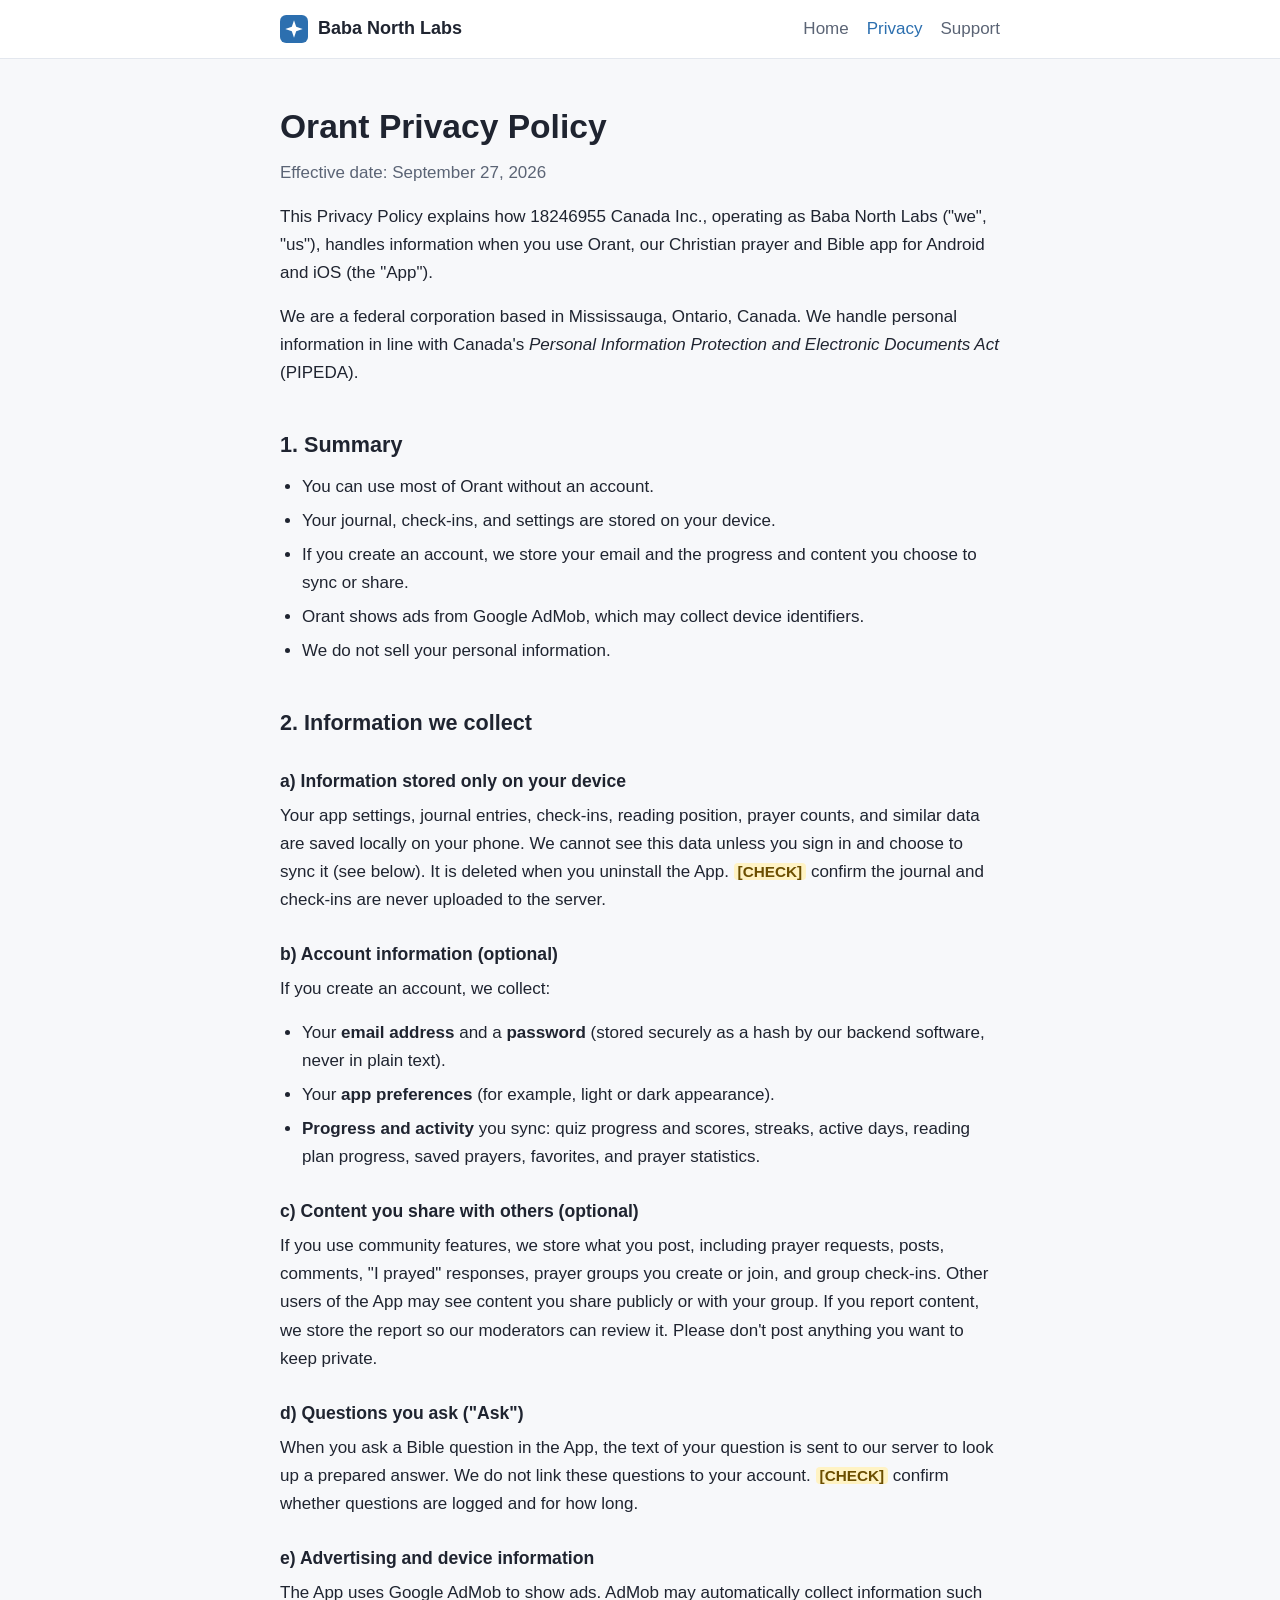
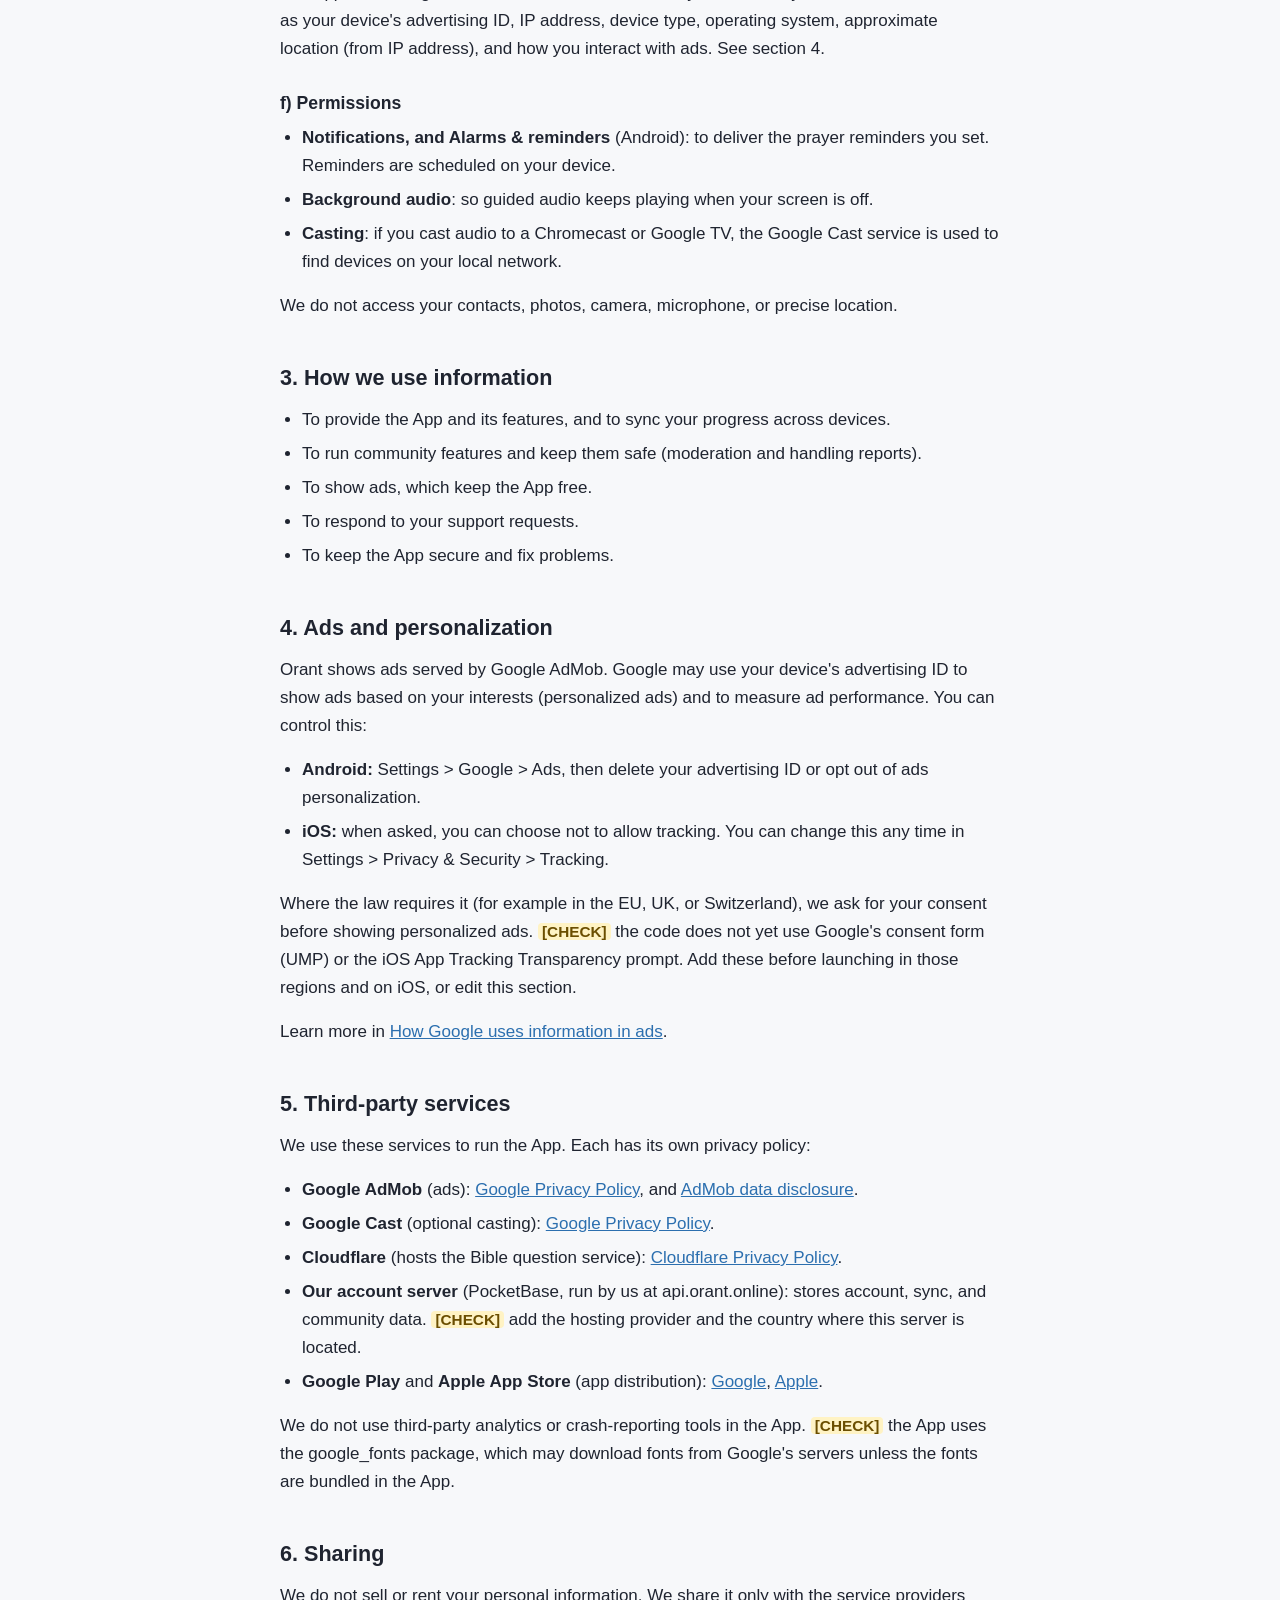
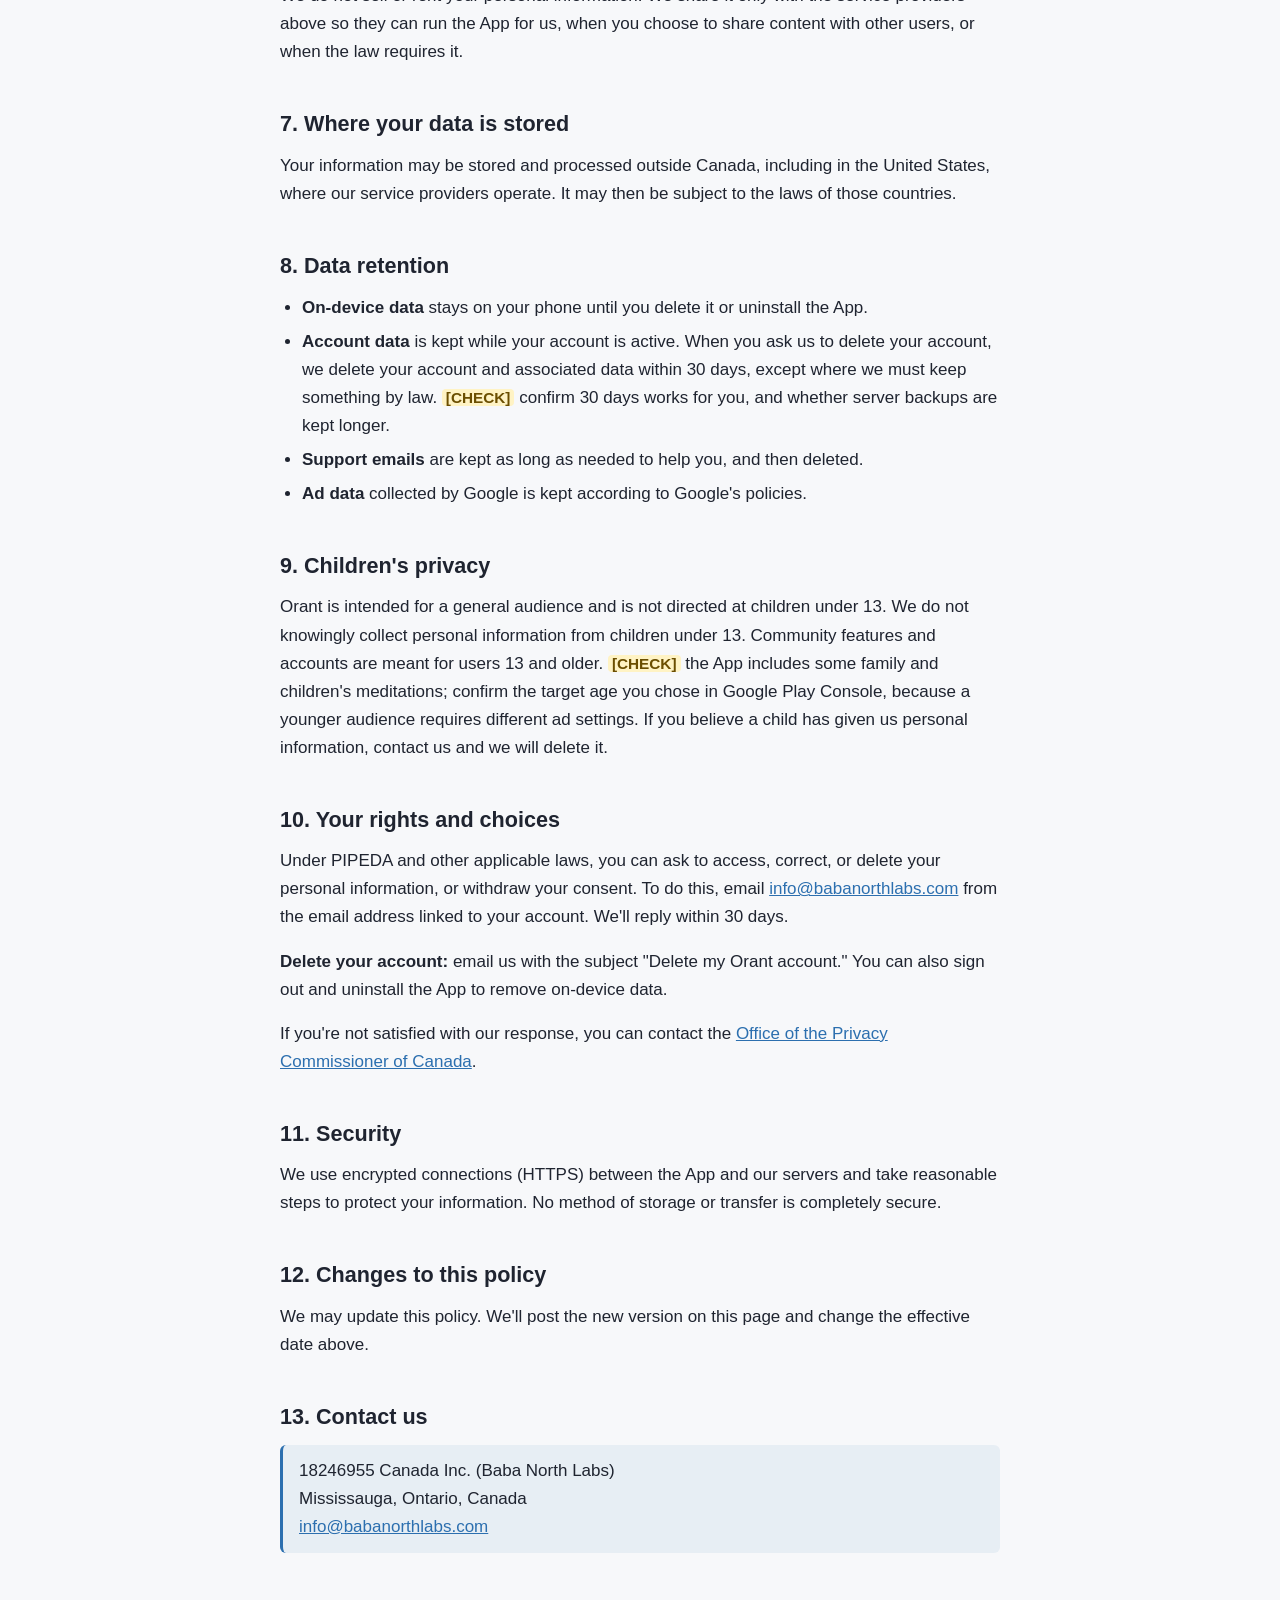
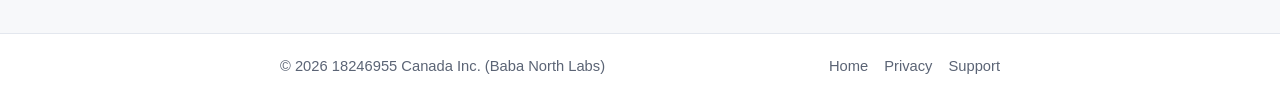
==== privacy/index.html @ 2347cf93 "Initial site for Baba North Labs Co-Authored-By: Claude Opus 5.5 <noreply@anthropic.com>" ====
<!DOCTYPE html>
<html lang="en">
<head>
  <meta charset="utf-8">
  <meta name="viewport" content="width=device-width, initial-scale=1">
  <title>Privacy Policy · Orant · Baba North Labs</title>
  <meta name="description" content="Privacy Policy for the Orant app by Baba North Labs (18246955 Canada Inc.).">
  <link rel="icon" href="/favicon.svg" type="image/svg+xml">
  <link rel="stylesheet" href="/style.css">
</head>
<body>
  <header class="site-header">
    <div class="wrap">
      <a class="brand" href="/"><img src="/favicon.svg" alt="">Baba North Labs</a>
      <nav class="nav">
        <a href="/">Home</a>
        <a href="/privacy/" aria-current="page">Privacy</a>
        <a href="/support/">Support</a>
      </nav>
    </div>
  </header>

  <main>
    <div class="wrap">
      <h1>Orant Privacy Policy</h1>
      <p class="muted">Effective date: September 27, 2026</p>

      <p>This Privacy Policy explains how 18246955 Canada Inc., operating as Baba North Labs ("we", "us"), handles information when you use Orant, our Christian prayer and Bible app for Android and iOS (the "App").</p>
      <p>We are a federal corporation based in Mississauga, Ontario, Canada. We handle personal information in line with Canada's <em>Personal Information Protection and Electronic Documents Act</em> (PIPEDA).</p>

      <h2>1. Summary</h2>
      <ul>
        <li>You can use most of Orant without an account.</li>
        <li>Your journal, check-ins, and settings are stored on your device.</li>
        <li>If you create an account, we store your email and the progress and content you choose to sync or share.</li>
        <li>Orant shows ads from Google AdMob, which may collect device identifiers.</li>
        <li>We do not sell your personal information.</li>
      </ul>

      <h2>2. Information we collect</h2>

      <h3>a) Information stored only on your device</h3>
      <p>Your app settings, journal entries, check-ins, reading position, prayer counts, and similar data are saved locally on your phone. We cannot see this data unless you sign in and choose to sync it (see below). It is deleted when you uninstall the App. <span class="check">[CHECK]</span> confirm the journal and check-ins are never uploaded to the server.</p>

      <h3>b) Account information (optional)</h3>
      <p>If you create an account, we collect:</p>
      <ul>
        <li>Your <strong>email address</strong> and a <strong>password</strong> (stored securely as a hash by our backend software, never in plain text).</li>
        <li>Your <strong>app preferences</strong> (for example, light or dark appearance).</li>
        <li><strong>Progress and activity</strong> you sync: quiz progress and scores, streaks, active days, reading plan progress, saved prayers, favorites, and prayer statistics.</li>
      </ul>

      <h3>c) Content you share with others (optional)</h3>
      <p>If you use community features, we store what you post, including prayer requests, posts, comments, "I prayed" responses, prayer groups you create or join, and group check-ins. Other users of the App may see content you share publicly or with your group. If you report content, we store the report so our moderators can review it. Please don't post anything you want to keep private.</p>

      <h3>d) Questions you ask ("Ask")</h3>
      <p>When you ask a Bible question in the App, the text of your question is sent to our server to look up a prepared answer. We do not link these questions to your account. <span class="check">[CHECK]</span> confirm whether questions are logged and for how long.</p>

      <h3>e) Advertising and device information</h3>
      <p>The App uses Google AdMob to show ads. AdMob may automatically collect information such as your device's advertising ID, IP address, device type, operating system, approximate location (from IP address), and how you interact with ads. See section 4.</p>

      <h3>f) Permissions</h3>
      <ul>
        <li><strong>Notifications, and Alarms &amp; reminders</strong> (Android): to deliver the prayer reminders you set. Reminders are scheduled on your device.</li>
        <li><strong>Background audio</strong>: so guided audio keeps playing when your screen is off.</li>
        <li><strong>Casting</strong>: if you cast audio to a Chromecast or Google TV, the Google Cast service is used to find devices on your local network.</li>
      </ul>
      <p>We do not access your contacts, photos, camera, microphone, or precise location.</p>

      <h2>3. How we use information</h2>
      <ul>
        <li>To provide the App and its features, and to sync your progress across devices.</li>
        <li>To run community features and keep them safe (moderation and handling reports).</li>
        <li>To show ads, which keep the App free.</li>
        <li>To respond to your support requests.</li>
        <li>To keep the App secure and fix problems.</li>
      </ul>

      <h2>4. Ads and personalization</h2>
      <p>Orant shows ads served by Google AdMob. Google may use your device's advertising ID to show ads based on your interests (personalized ads) and to measure ad performance. You can control this:</p>
      <ul>
        <li><strong>Android:</strong> Settings &gt; Google &gt; Ads, then delete your advertising ID or opt out of ads personalization.</li>
        <li><strong>iOS:</strong> when asked, you can choose not to allow tracking. You can change this any time in Settings &gt; Privacy &amp; Security &gt; Tracking.</li>
      </ul>
      <p>Where the law requires it (for example in the EU, UK, or Switzerland), we ask for your consent before showing personalized ads. <span class="check">[CHECK]</span> the code does not yet use Google's consent form (UMP) or the iOS App Tracking Transparency prompt. Add these before launching in those regions and on iOS, or edit this section.</p>
      <p>Learn more in <a href="https://policies.google.com/technologies/ads">How Google uses information in ads</a>.</p>

      <h2>5. Third-party services</h2>
      <p>We use these services to run the App. Each has its own privacy policy:</p>
      <ul>
        <li><strong>Google AdMob</strong> (ads): <a href="https://policies.google.com/privacy">Google Privacy Policy</a>, and <a href="https://support.google.com/admob/answer/6128543">AdMob data disclosure</a>.</li>
        <li><strong>Google Cast</strong> (optional casting): <a href="https://policies.google.com/privacy">Google Privacy Policy</a>.</li>
        <li><strong>Cloudflare</strong> (hosts the Bible question service): <a href="https://www.cloudflare.com/privacypolicy/">Cloudflare Privacy Policy</a>.</li>
        <li><strong>Our account server</strong> (PocketBase, run by us at api.orant.online): stores account, sync, and community data. <span class="check">[CHECK]</span> add the hosting provider and the country where this server is located.</li>
        <li><strong>Google Play</strong> and <strong>Apple App Store</strong> (app distribution): <a href="https://policies.google.com/privacy">Google</a>, <a href="https://www.apple.com/legal/privacy/">Apple</a>.</li>
      </ul>
      <p>We do not use third-party analytics or crash-reporting tools in the App. <span class="check">[CHECK]</span> the App uses the google_fonts package, which may download fonts from Google's servers unless the fonts are bundled in the App.</p>

      <h2>6. Sharing</h2>
      <p>We do not sell or rent your personal information. We share it only with the service providers above so they can run the App for us, when you choose to share content with other users, or when the law requires it.</p>

      <h2>7. Where your data is stored</h2>
      <p>Your information may be stored and processed outside Canada, including in the United States, where our service providers operate. It may then be subject to the laws of those countries.</p>

      <h2>8. Data retention</h2>
      <ul>
        <li><strong>On-device data</strong> stays on your phone until you delete it or uninstall the App.</li>
        <li><strong>Account data</strong> is kept while your account is active. When you ask us to delete your account, we delete your account and associated data within 30 days, except where we must keep something by law. <span class="check">[CHECK]</span> confirm 30 days works for you, and whether server backups are kept longer.</li>
        <li><strong>Support emails</strong> are kept as long as needed to help you, and then deleted.</li>
        <li><strong>Ad data</strong> collected by Google is kept according to Google's policies.</li>
      </ul>

      <h2>9. Children's privacy</h2>
      <p>Orant is intended for a general audience and is not directed at children under 13. We do not knowingly collect personal information from children under 13. Community features and accounts are meant for users 13 and older. <span class="check">[CHECK]</span> the App includes some family and children's meditations; confirm the target age you chose in Google Play Console, because a younger audience requires different ad settings. If you believe a child has given us personal information, contact us and we will delete it.</p>

      <h2>10. Your rights and choices</h2>
      <p>Under PIPEDA and other applicable laws, you can ask to access, correct, or delete your personal information, or withdraw your consent. To do this, email <a href="mailto:info@babanorthlabs.com?subject=Privacy%20request">info@babanorthlabs.com</a> from the email address linked to your account. We'll reply within 30 days.</p>
      <p><strong>Delete your account:</strong> email us with the subject "Delete my Orant account." You can also sign out and uninstall the App to remove on-device data.</p>
      <p>If you're not satisfied with our response, you can contact the <a href="https://www.priv.gc.ca/">Office of the Privacy Commissioner of Canada</a>.</p>

      <h2>11. Security</h2>
      <p>We use encrypted connections (HTTPS) between the App and our servers and take reasonable steps to protect your information. No method of storage or transfer is completely secure.</p>

      <h2>12. Changes to this policy</h2>
      <p>We may update this policy. We'll post the new version on this page and change the effective date above.</p>

      <h2>13. Contact us</h2>
      <p class="note">
        18246955 Canada Inc. (Baba North Labs)<br>
        Mississauga, Ontario, Canada<br>
        <a href="mailto:info@babanorthlabs.com">info@babanorthlabs.com</a>
      </p>
    </div>
  </main>

  <footer class="site-footer">
    <div class="wrap">
      <span>© 2026 18246955 Canada Inc. (Baba North Labs)</span>
      <nav><a href="/">Home</a><a href="/privacy/">Privacy</a><a href="/support/">Support</a></nav>
    </div>
  </footer>
</body>
</html>
---- style.css ----
:root {
  --bg: #f7f8fa;
  --surface: #ffffff;
  --text: #1f2430;
  --muted: #5b6475;
  --accent: #2c6faf;
  --accent-dark: #1f5389;
  --border: #e3e7ee;
  --radius: 14px;
}

@media (prefers-color-scheme: dark) {
  :root {
    --bg: #15181e;
    --surface: #1e2228;
    --text: #e8ebf0;
    --muted: #a3acbb;
    --accent: #6ea8e0;
    --accent-dark: #8dbbe8;
    --border: #2d333c;
  }
}

* { box-sizing: border-box; }

html { -webkit-text-size-adjust: 100%; }

body {
  margin: 0;
  background: var(--bg);
  color: var(--text);
  font-family: -apple-system, BlinkMacSystemFont, "Segoe UI", Roboto, "Helvetica Neue", Arial, sans-serif;
  font-size: 17px;
  line-height: 1.65;
  display: flex;
  flex-direction: column;
  min-height: 100vh;
}

a { color: var(--accent); }
a:hover { color: var(--accent-dark); }

.wrap {
  width: 100%;
  max-width: 760px;
  margin: 0 auto;
  padding: 0 20px;
}

/* Header */
.site-header {
  background: var(--surface);
  border-bottom: 1px solid var(--border);
}
.site-header .wrap {
  display: flex;
  align-items: center;
  justify-content: space-between;
  gap: 16px;
  padding-top: 14px;
  padding-bottom: 14px;
  flex-wrap: wrap;
}
.brand {
  display: flex;
  align-items: center;
  gap: 10px;
  font-weight: 700;
  color: var(--text);
  text-decoration: none;
  font-size: 18px;
}
.brand img { width: 28px; height: 28px; }
.nav { display: flex; gap: 18px; }
.nav a {
  color: var(--muted);
  text-decoration: none;
  font-weight: 500;
}
.nav a:hover, .nav a[aria-current="page"] { color: var(--accent); }

/* Main */
main { flex: 1; padding: 48px 0 64px; }

h1 { font-size: 2.1rem; line-height: 1.2; margin: 0 0 12px; }
h2 { font-size: 1.35rem; margin: 40px 0 10px; }
h3 { font-size: 1.1rem; margin: 26px 0 6px; }
p, ul { margin: 0 0 16px; }
ul { padding-left: 22px; }
li { margin-bottom: 6px; }

.lead { font-size: 1.1rem; color: var(--muted); }
.muted { color: var(--muted); }

.card {
  background: var(--surface);
  border: 1px solid var(--border);
  border-radius: var(--radius);
  padding: 28px;
  margin-top: 32px;
}
.card h2 { margin-top: 0; }

.buttons { display: flex; gap: 12px; flex-wrap: wrap; margin-top: 20px; }
.btn {
  display: inline-flex;
  align-items: center;
  gap: 8px;
  padding: 12px 20px;
  border-radius: 10px;
  font-weight: 600;
  text-decoration: none;
  border: 1px solid transparent;
}
.btn-primary { background: var(--accent); color: #fff; }
.btn-primary:hover { background: var(--accent-dark); color: #fff; }
.btn-disabled {
  background: transparent;
  color: var(--muted);
  border-color: var(--border);
  cursor: default;
}

.note {
  background: rgba(44, 111, 175, 0.08);
  border-left: 3px solid var(--accent);
  padding: 12px 16px;
  border-radius: 6px;
}

.check {
  background: #fff3c4;
  color: #6b4e00;
  padding: 0 4px;
  border-radius: 4px;
  font-weight: 600;
  font-size: 0.9em;
}

details {
  border-bottom: 1px solid var(--border);
  padding: 14px 0;
}
summary { cursor: pointer; font-weight: 600; }
details p { margin: 10px 0 0; }

/* Footer */
.site-footer {
  border-top: 1px solid var(--border);
  background: var(--surface);
  font-size: 0.92rem;
  color: var(--muted);
}
.site-footer .wrap {
  display: flex;
  justify-content: space-between;
  flex-wrap: wrap;
  gap: 12px;
  padding-top: 20px;
  padding-bottom: 20px;
}
.site-footer nav { display: flex; gap: 16px; }
.site-footer a { color: var(--muted); text-decoration: none; }
.site-footer a:hover { color: var(--accent); }

@media (max-width: 560px) {
  body { font-size: 16px; }
  h1 { font-size: 1.7rem; }
  main { padding: 32px 0 48px; }
  .card { padding: 20px; }
}
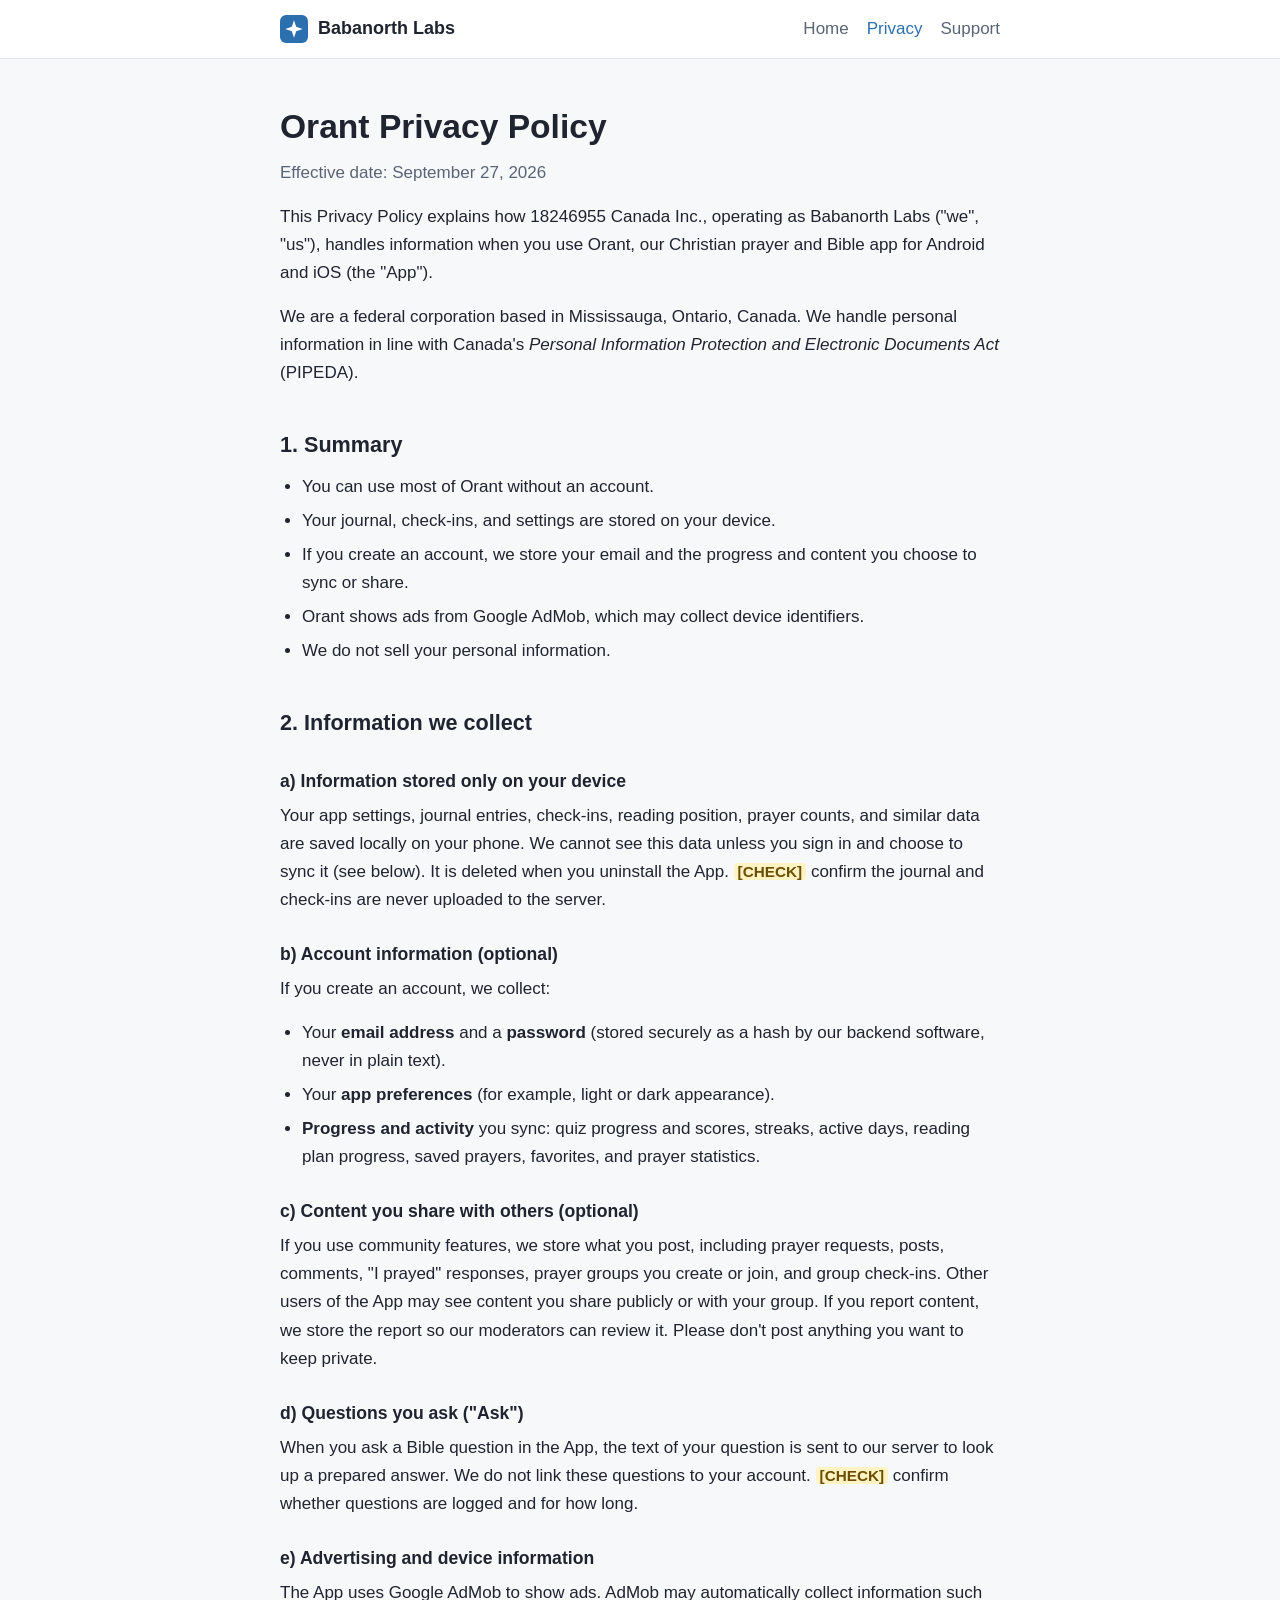
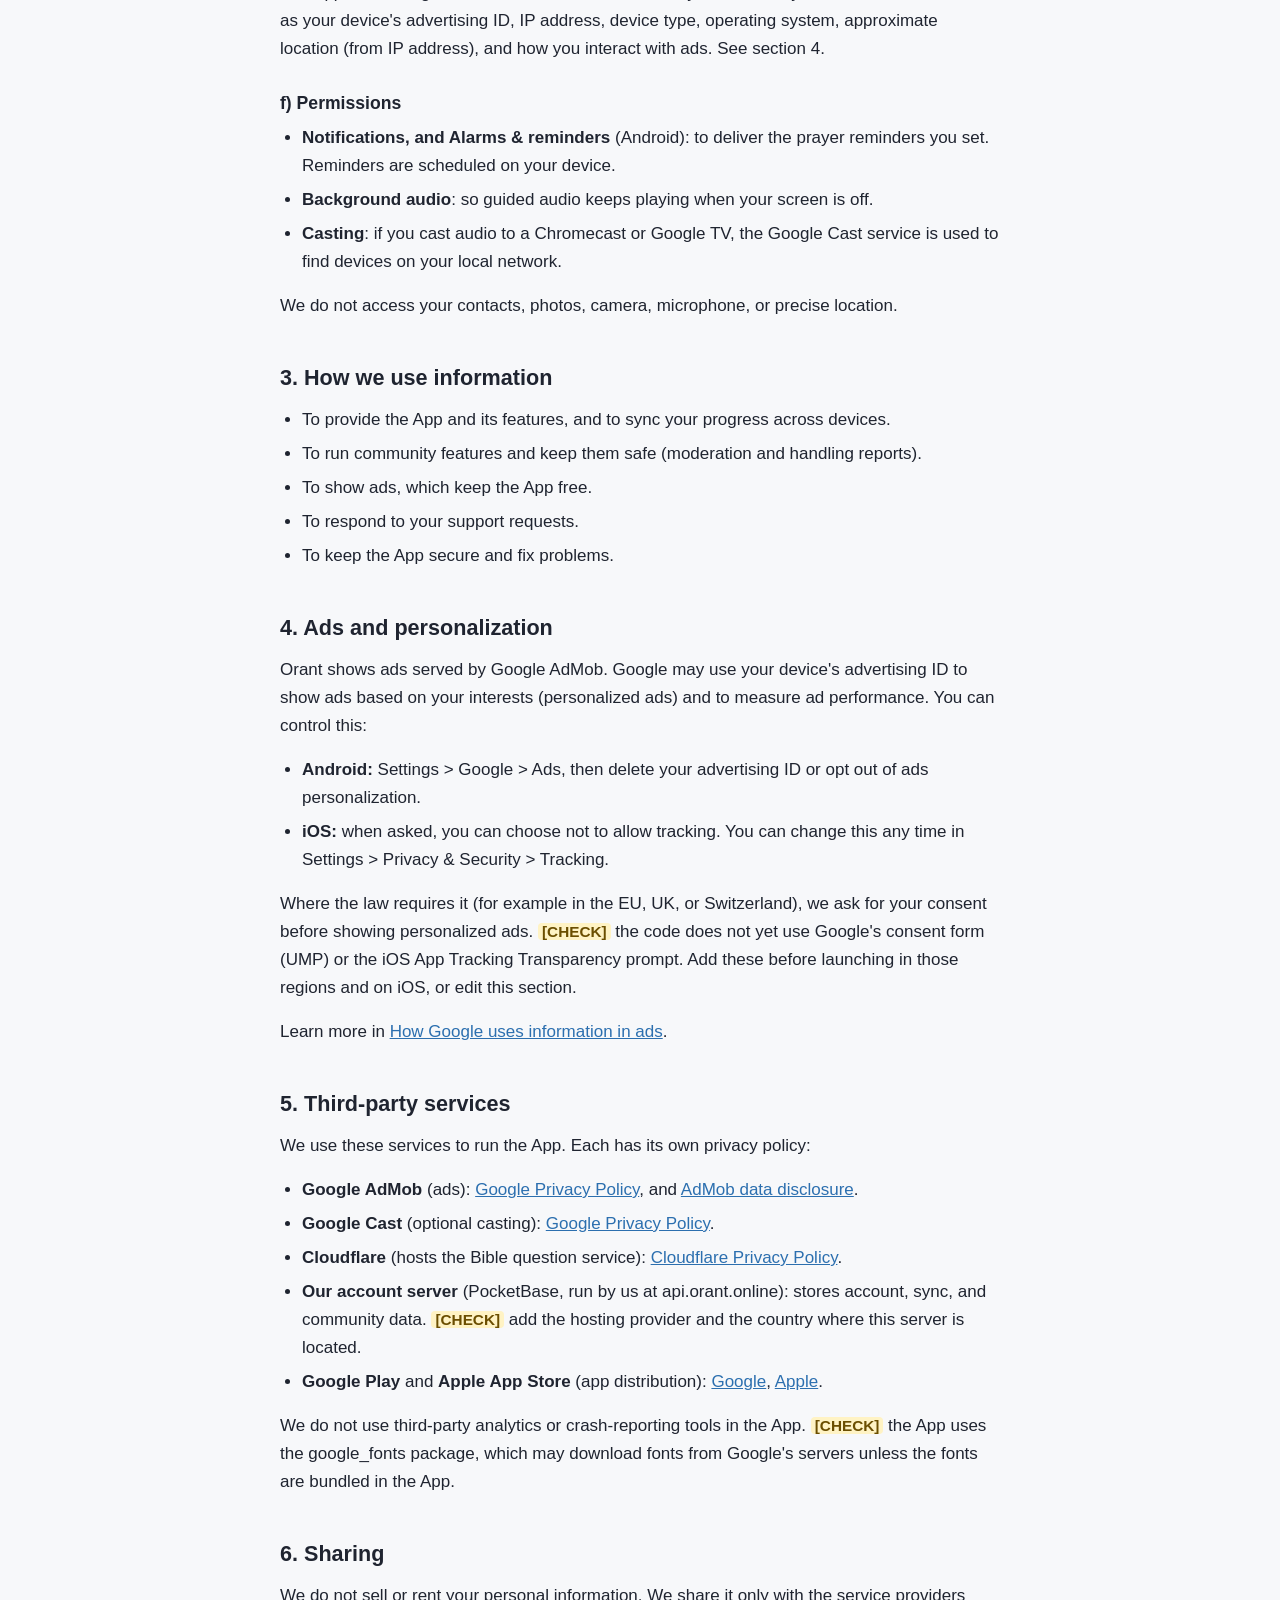
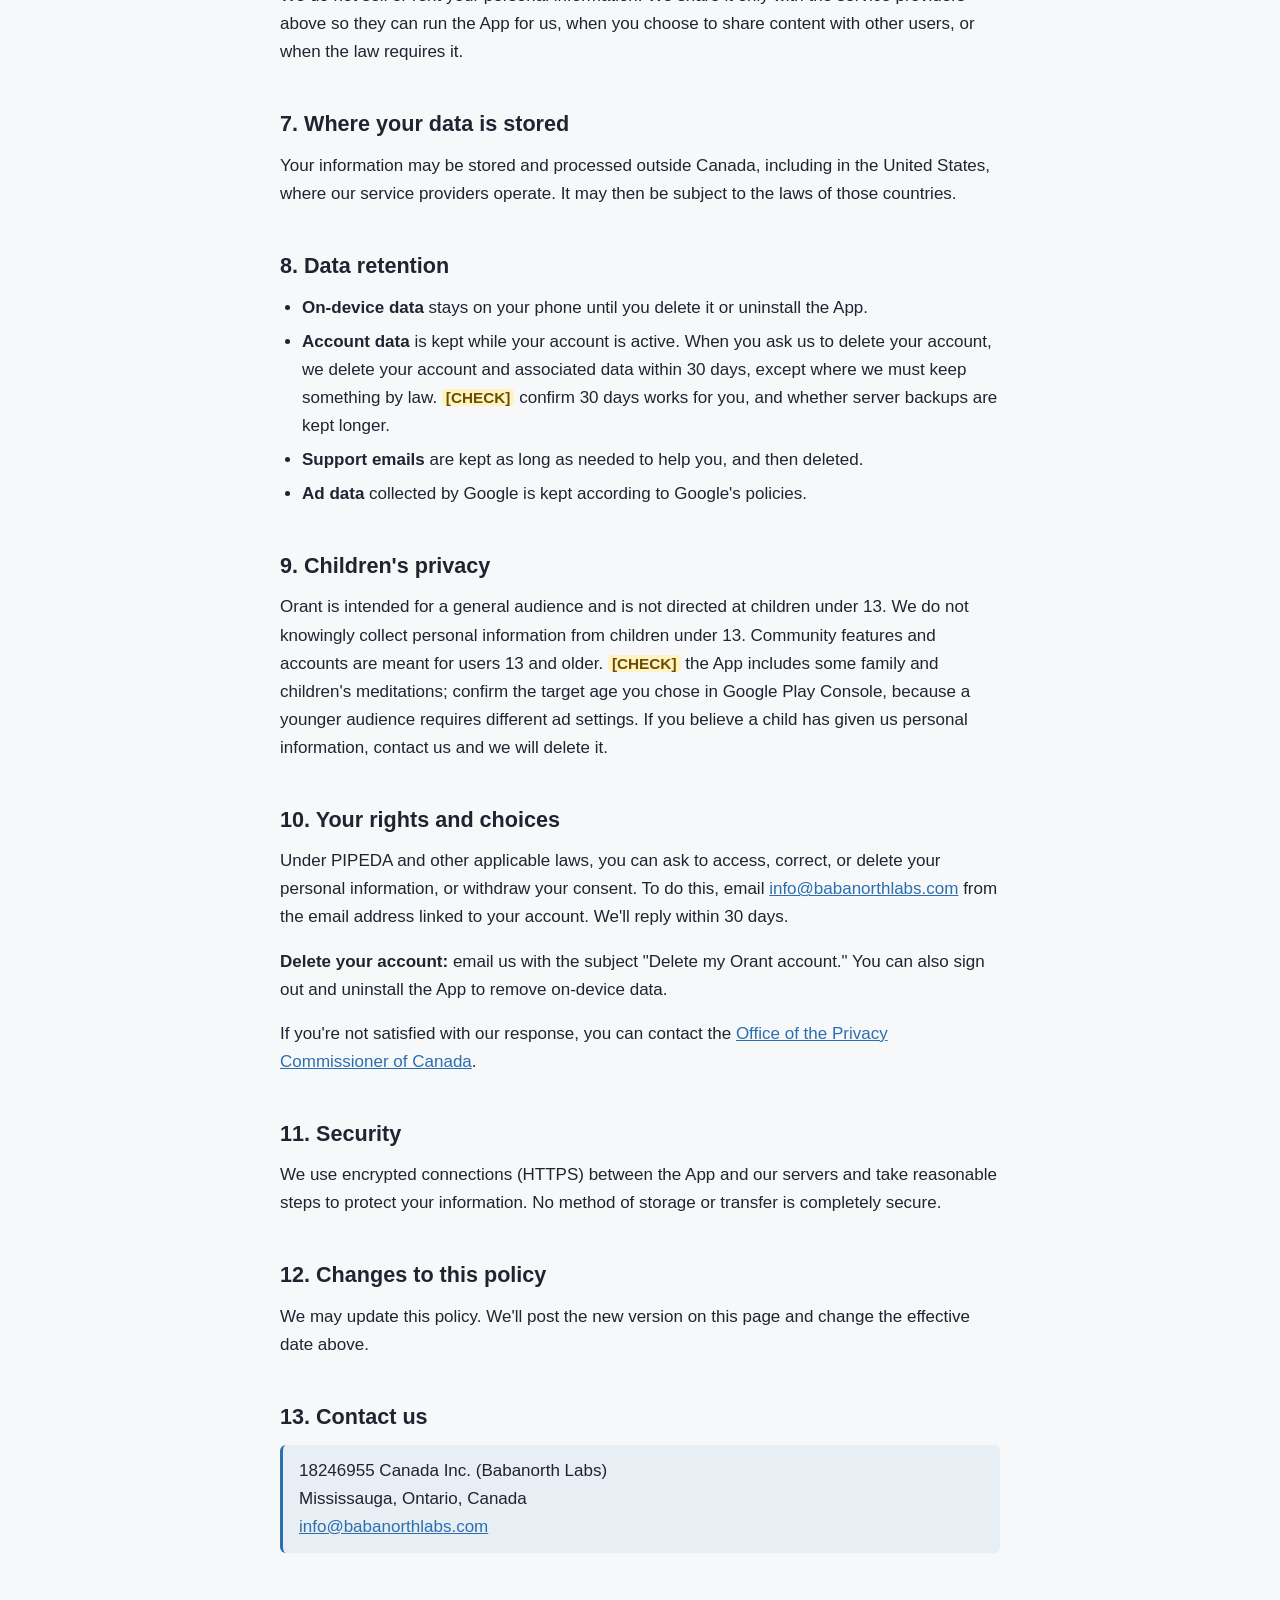
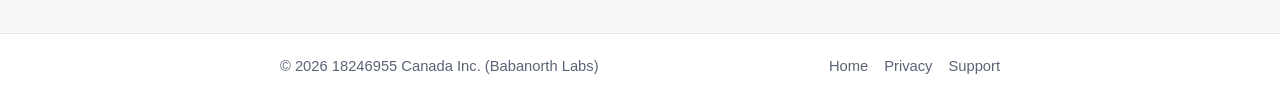
==== commit 7c5f1808: "Use Babanorth Labs name; link to orant.online Co-Authored-By: Claude Opus 5.5 <noreply@anthropic.com" ====
--- a/privacy/index.html
+++ b/privacy/index.html
@@ -3,15 +3,15 @@
 <head>
   <meta charset="utf-8">
   <meta name="viewport" content="width=device-width, initial-scale=1">
-  <title>Privacy Policy · Orant · Baba North Labs</title>
-  <meta name="description" content="Privacy Policy for the Orant app by Baba North Labs (18246955 Canada Inc.).">
+  <title>Privacy Policy · Orant · Babanorth Labs</title>
+  <meta name="description" content="Privacy Policy for the Orant app by Babanorth Labs (18246955 Canada Inc.).">
   <link rel="icon" href="/favicon.svg" type="image/svg+xml">
   <link rel="stylesheet" href="/style.css">
 </head>
 <body>
   <header class="site-header">
     <div class="wrap">
-      <a class="brand" href="/"><img src="/favicon.svg" alt="">Baba North Labs</a>
+      <a class="brand" href="/"><img src="/favicon.svg" alt="">Babanorth Labs</a>
       <nav class="nav">
         <a href="/">Home</a>
         <a href="/privacy/" aria-current="page">Privacy</a>
@@ -25,7 +25,7 @@
       <h1>Orant Privacy Policy</h1>
       <p class="muted">Effective date: September 27, 2026</p>
 
-      <p>This Privacy Policy explains how 18246955 Canada Inc., operating as Baba North Labs ("we", "us"), handles information when you use Orant, our Christian prayer and Bible app for Android and iOS (the "App").</p>
+      <p>This Privacy Policy explains how 18246955 Canada Inc., operating as Babanorth Labs ("we", "us"), handles information when you use Orant, our Christian prayer and Bible app for Android and iOS (the "App").</p>
       <p>We are a federal corporation based in Mississauga, Ontario, Canada. We handle personal information in line with Canada's <em>Personal Information Protection and Electronic Documents Act</em> (PIPEDA).</p>
 
       <h2>1. Summary</h2>
@@ -126,7 +126,7 @@
 
       <h2>13. Contact us</h2>
       <p class="note">
-        18246955 Canada Inc. (Baba North Labs)<br>
+        18246955 Canada Inc. (Babanorth Labs)<br>
         Mississauga, Ontario, Canada<br>
         <a href="mailto:info@babanorthlabs.com">info@babanorthlabs.com</a>
       </p>
@@ -135,7 +135,7 @@
 
   <footer class="site-footer">
     <div class="wrap">
-      <span>© 2026 18246955 Canada Inc. (Baba North Labs)</span>
+      <span>© 2026 18246955 Canada Inc. (Babanorth Labs)</span>
       <nav><a href="/">Home</a><a href="/privacy/">Privacy</a><a href="/support/">Support</a></nav>
     </div>
   </footer>
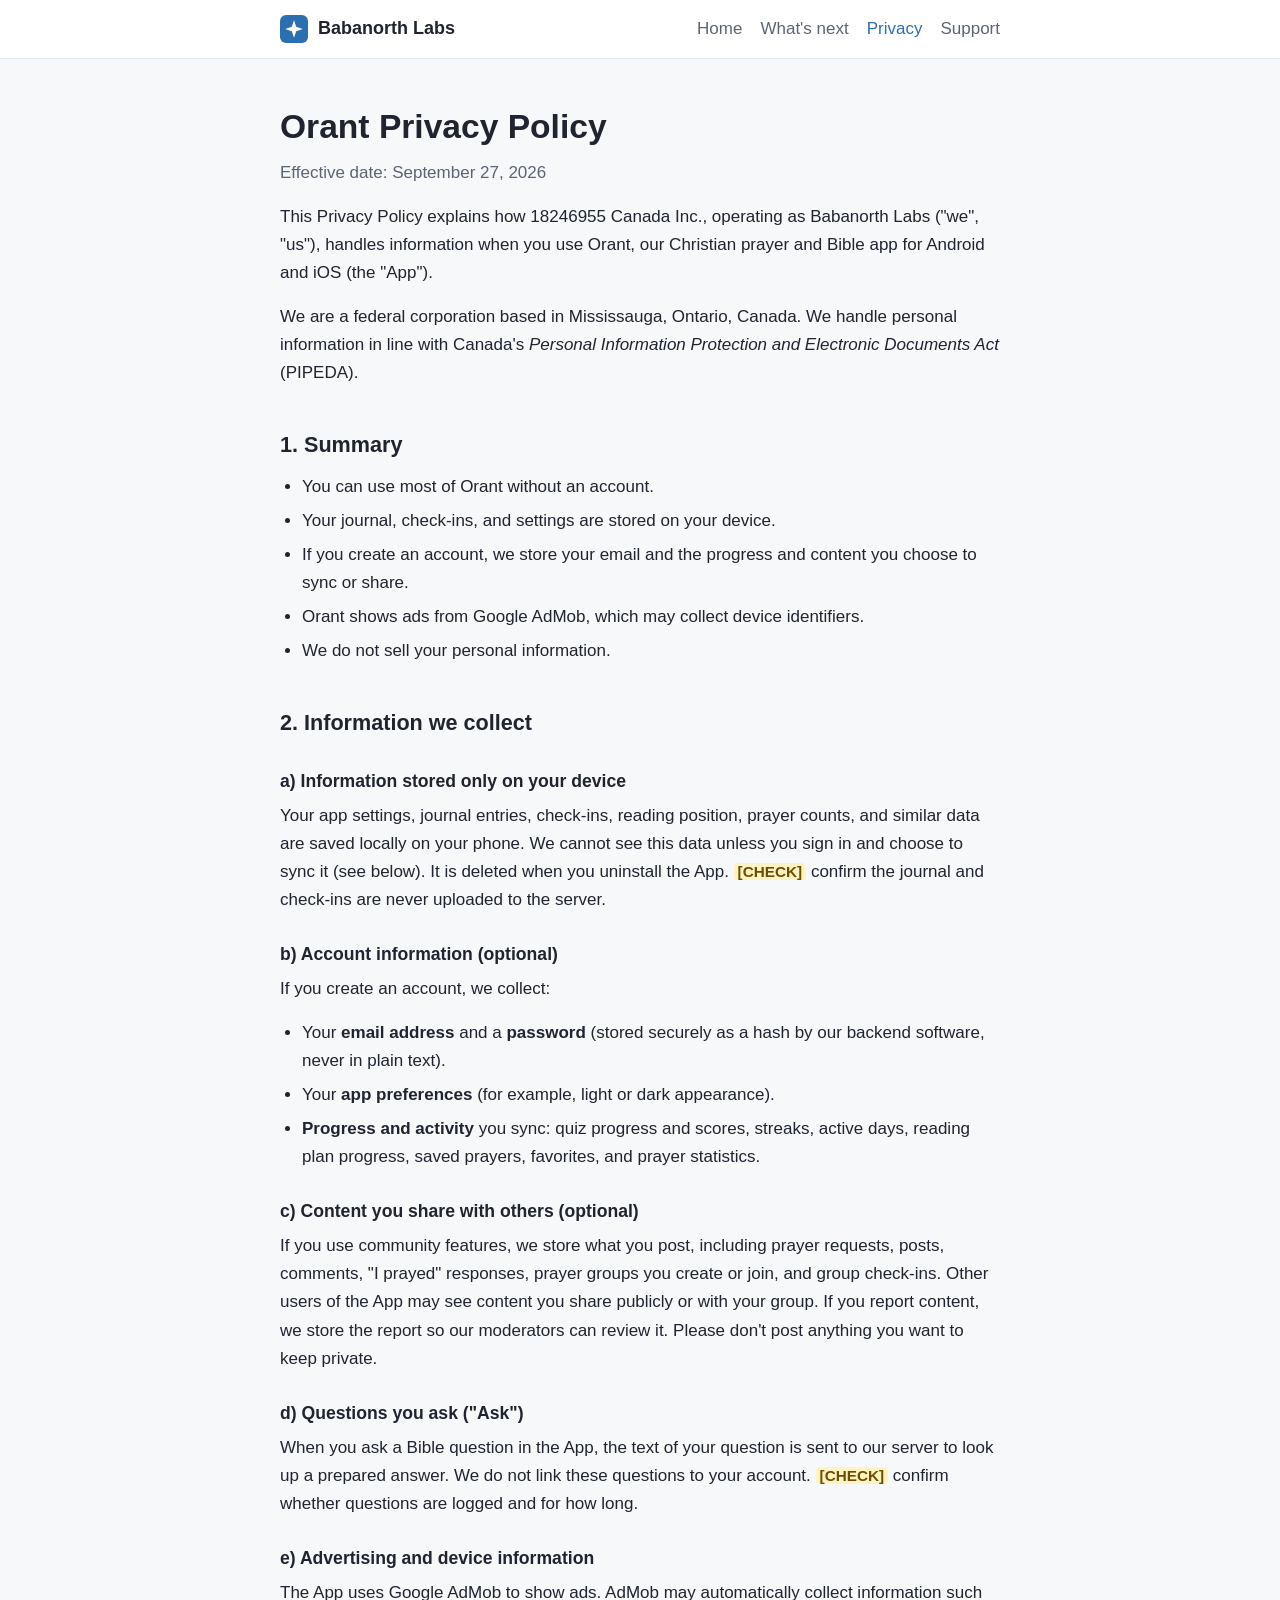
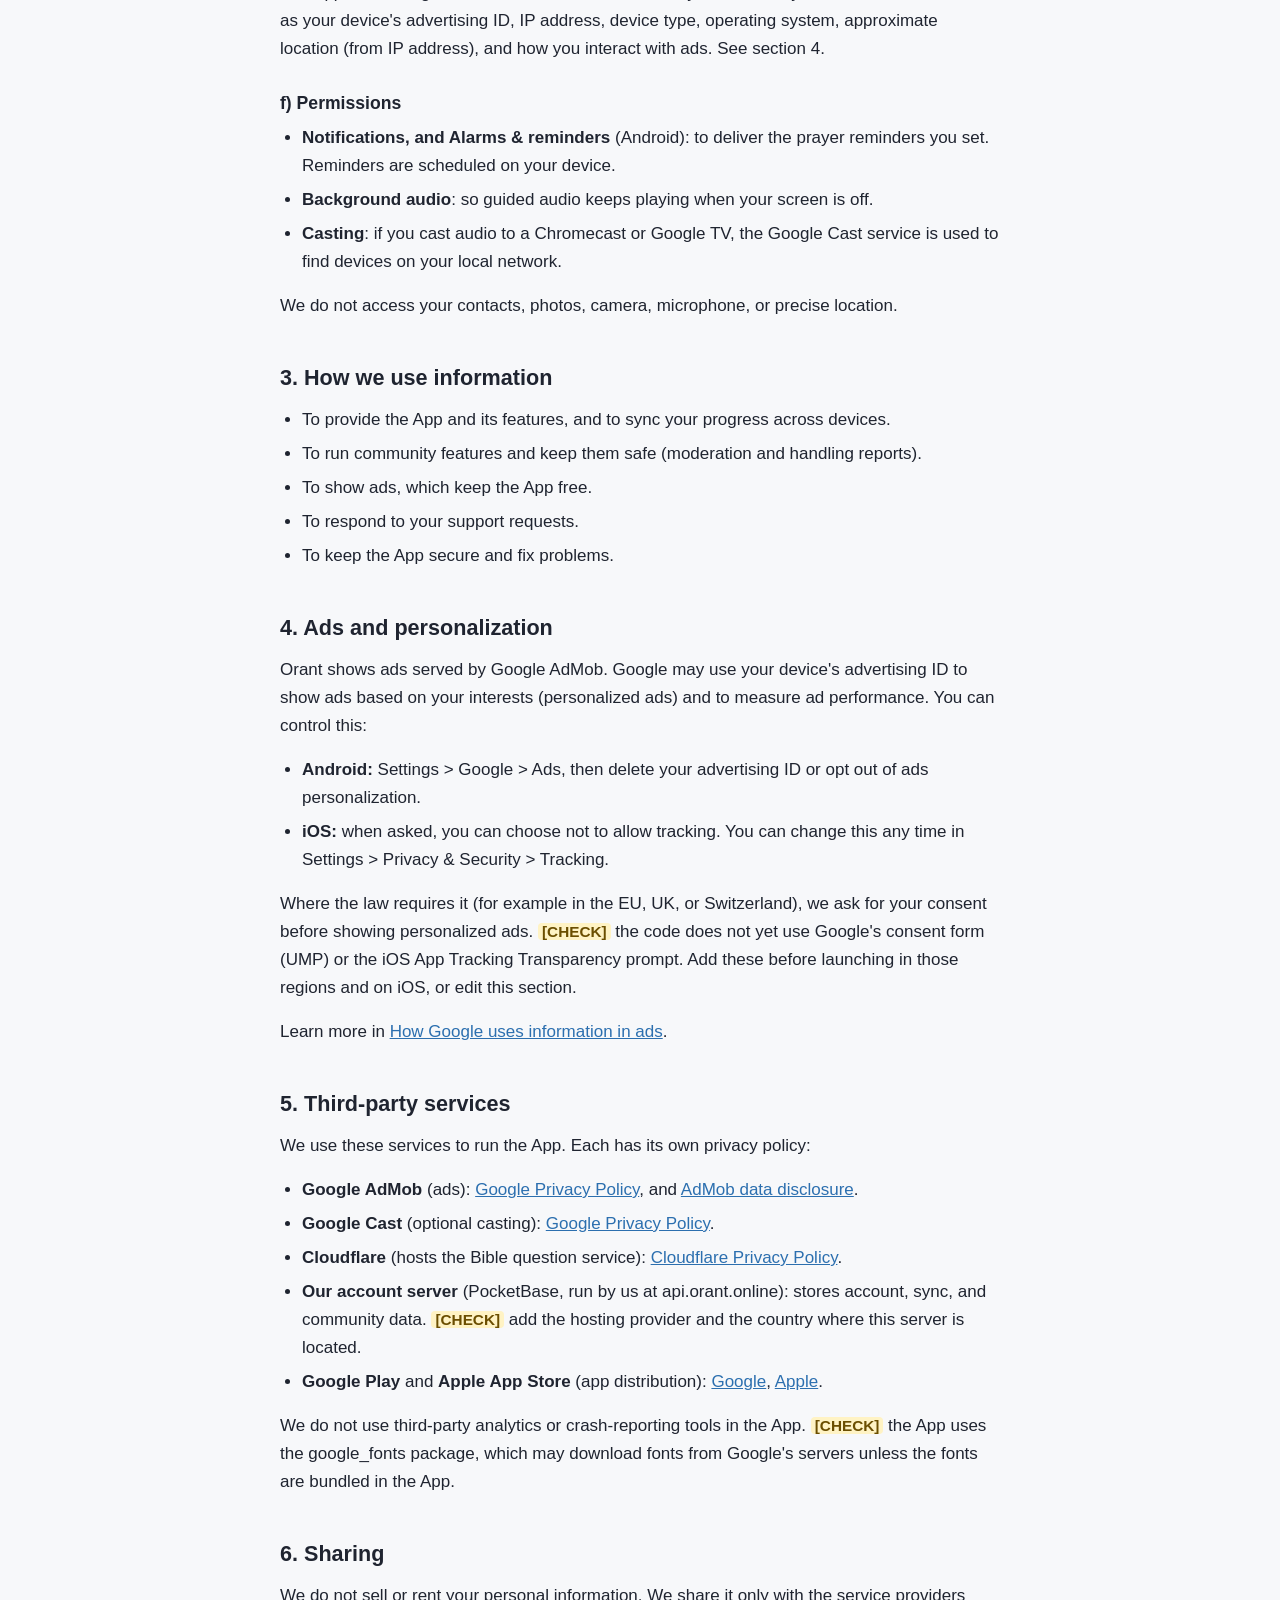
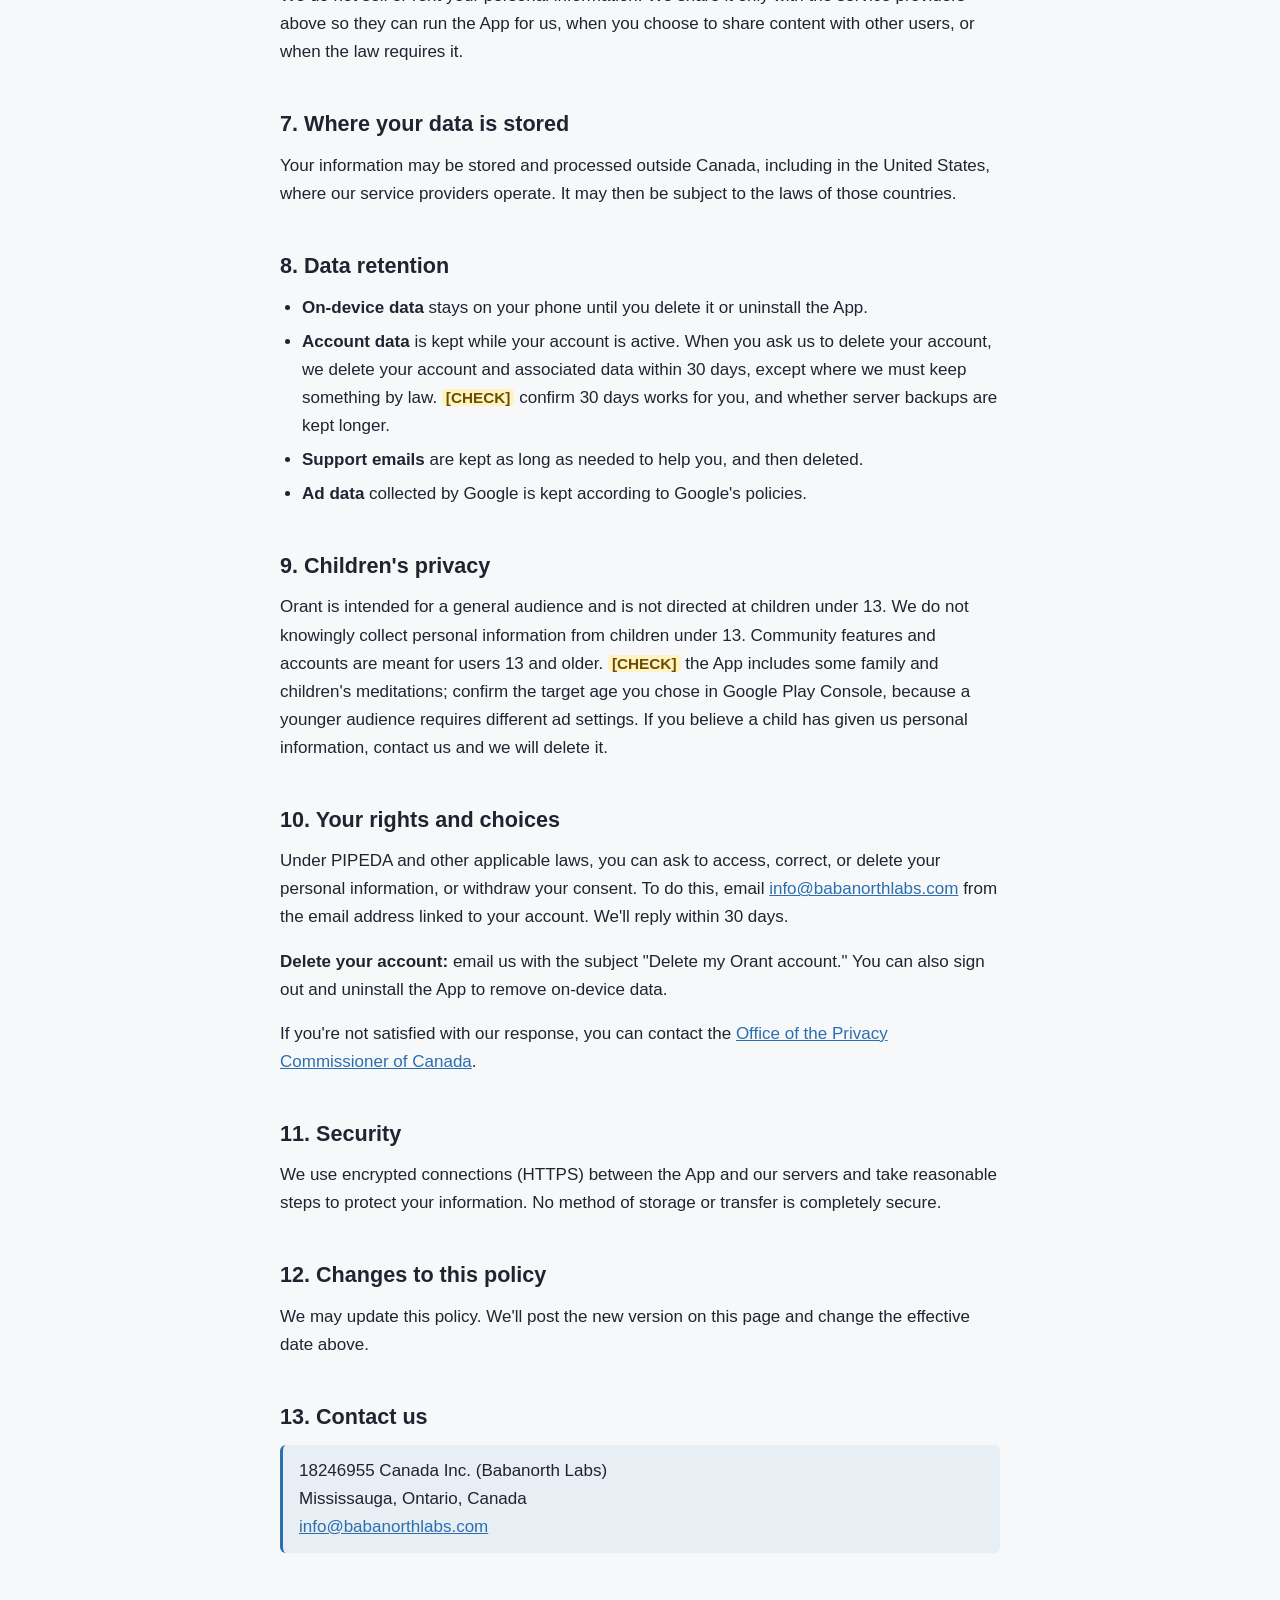
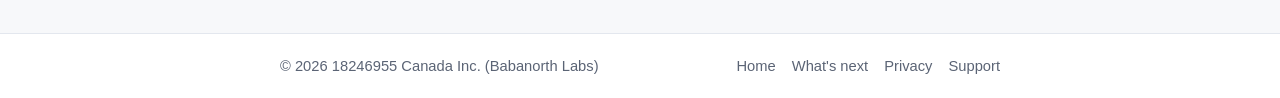
==== commit f40bda51: "Add What's next page and nav links Co-Authored-By: Claude Opus 5.5 <noreply@anthropic.com>" ====
--- a/privacy/index.html
+++ b/privacy/index.html
@@ -14,6 +14,7 @@
       <a class="brand" href="/"><img src="/favicon.svg" alt="">Babanorth Labs</a>
       <nav class="nav">
         <a href="/">Home</a>
+        <a href="/whats-next/">What's next</a>
         <a href="/privacy/" aria-current="page">Privacy</a>
         <a href="/support/">Support</a>
       </nav>
@@ -136,7 +137,7 @@
   <footer class="site-footer">
     <div class="wrap">
       <span>© 2026 18246955 Canada Inc. (Babanorth Labs)</span>
-      <nav><a href="/">Home</a><a href="/privacy/">Privacy</a><a href="/support/">Support</a></nav>
+      <nav><a href="/">Home</a><a href="/whats-next/">What's next</a><a href="/privacy/">Privacy</a><a href="/support/">Support</a></nav>
     </div>
   </footer>
 </body>
--- a/style.css
+++ b/style.css
@@ -169,3 +169,7 @@
   main { padding: 32px 0 48px; }
   .card { padding: 20px; }
 }
+
+@media (max-width: 480px) {
+  .nav { gap: 12px; font-size: 0.95rem; }
+}
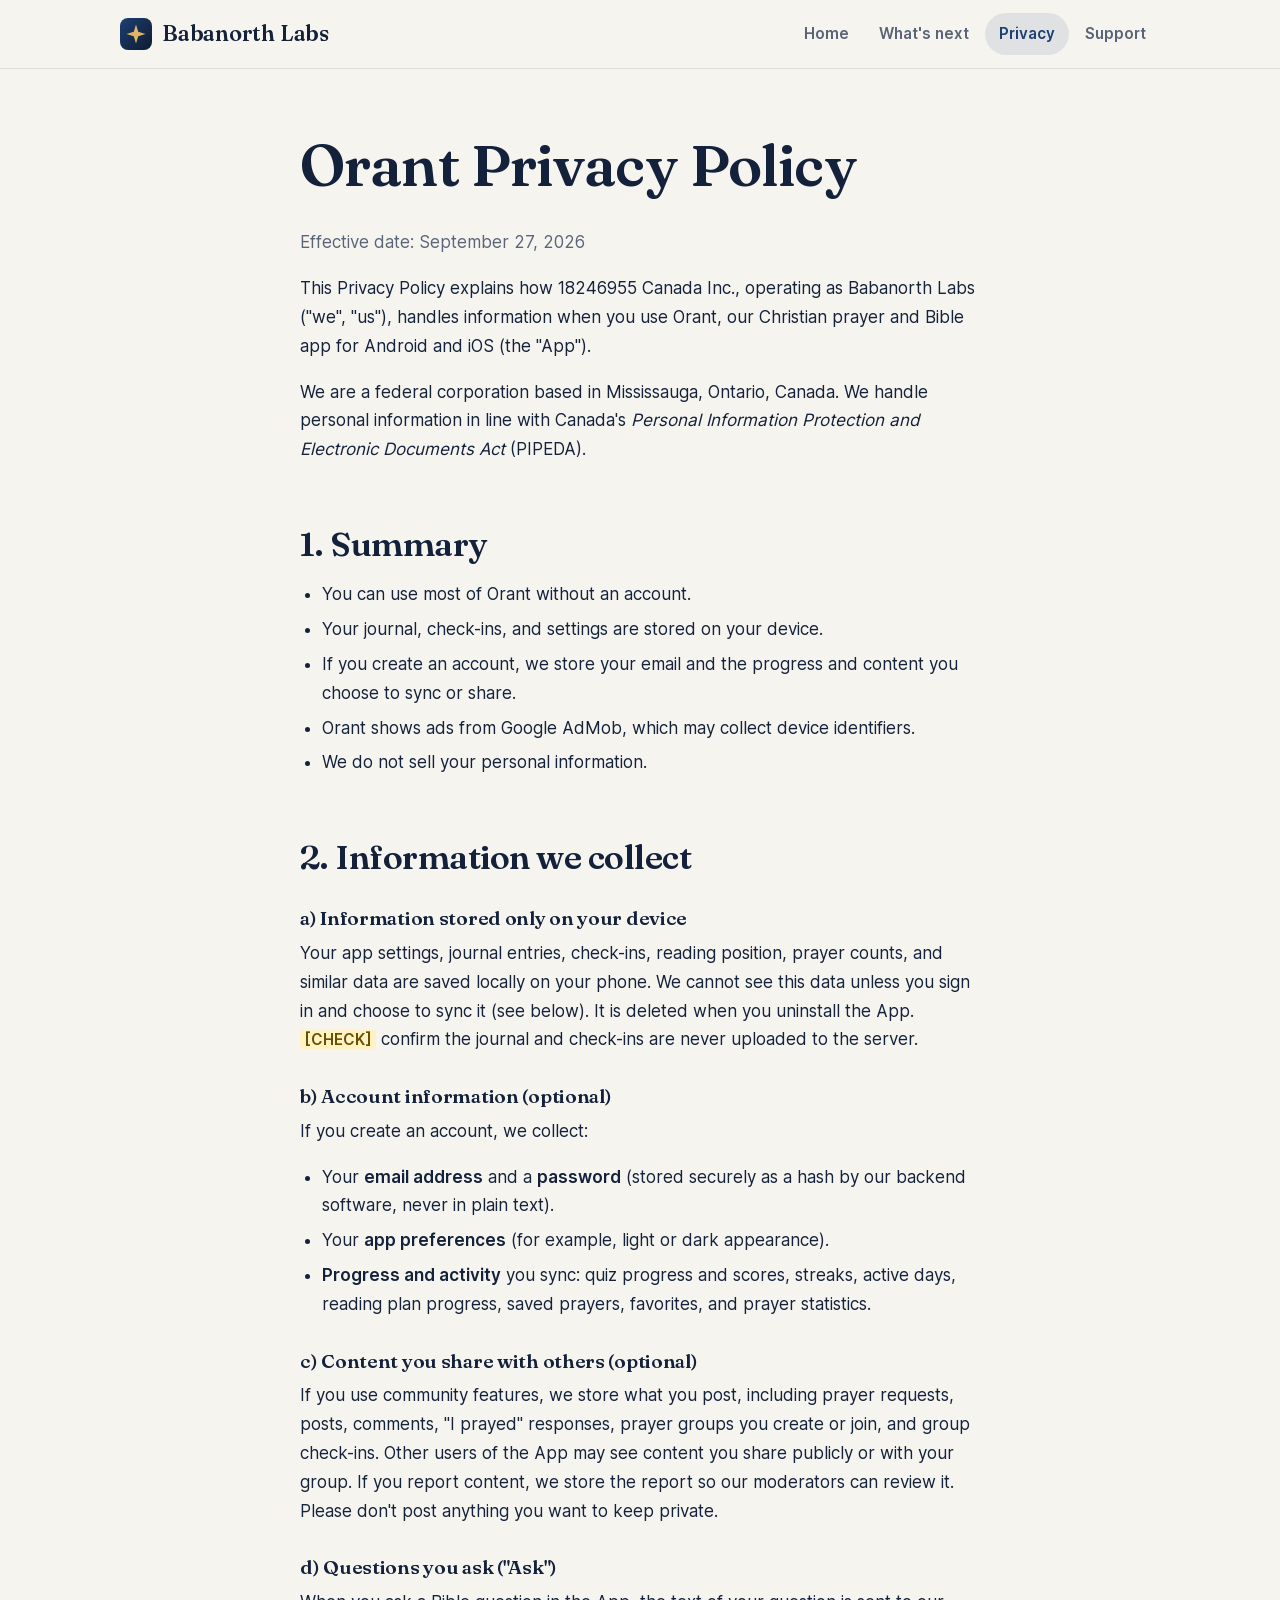
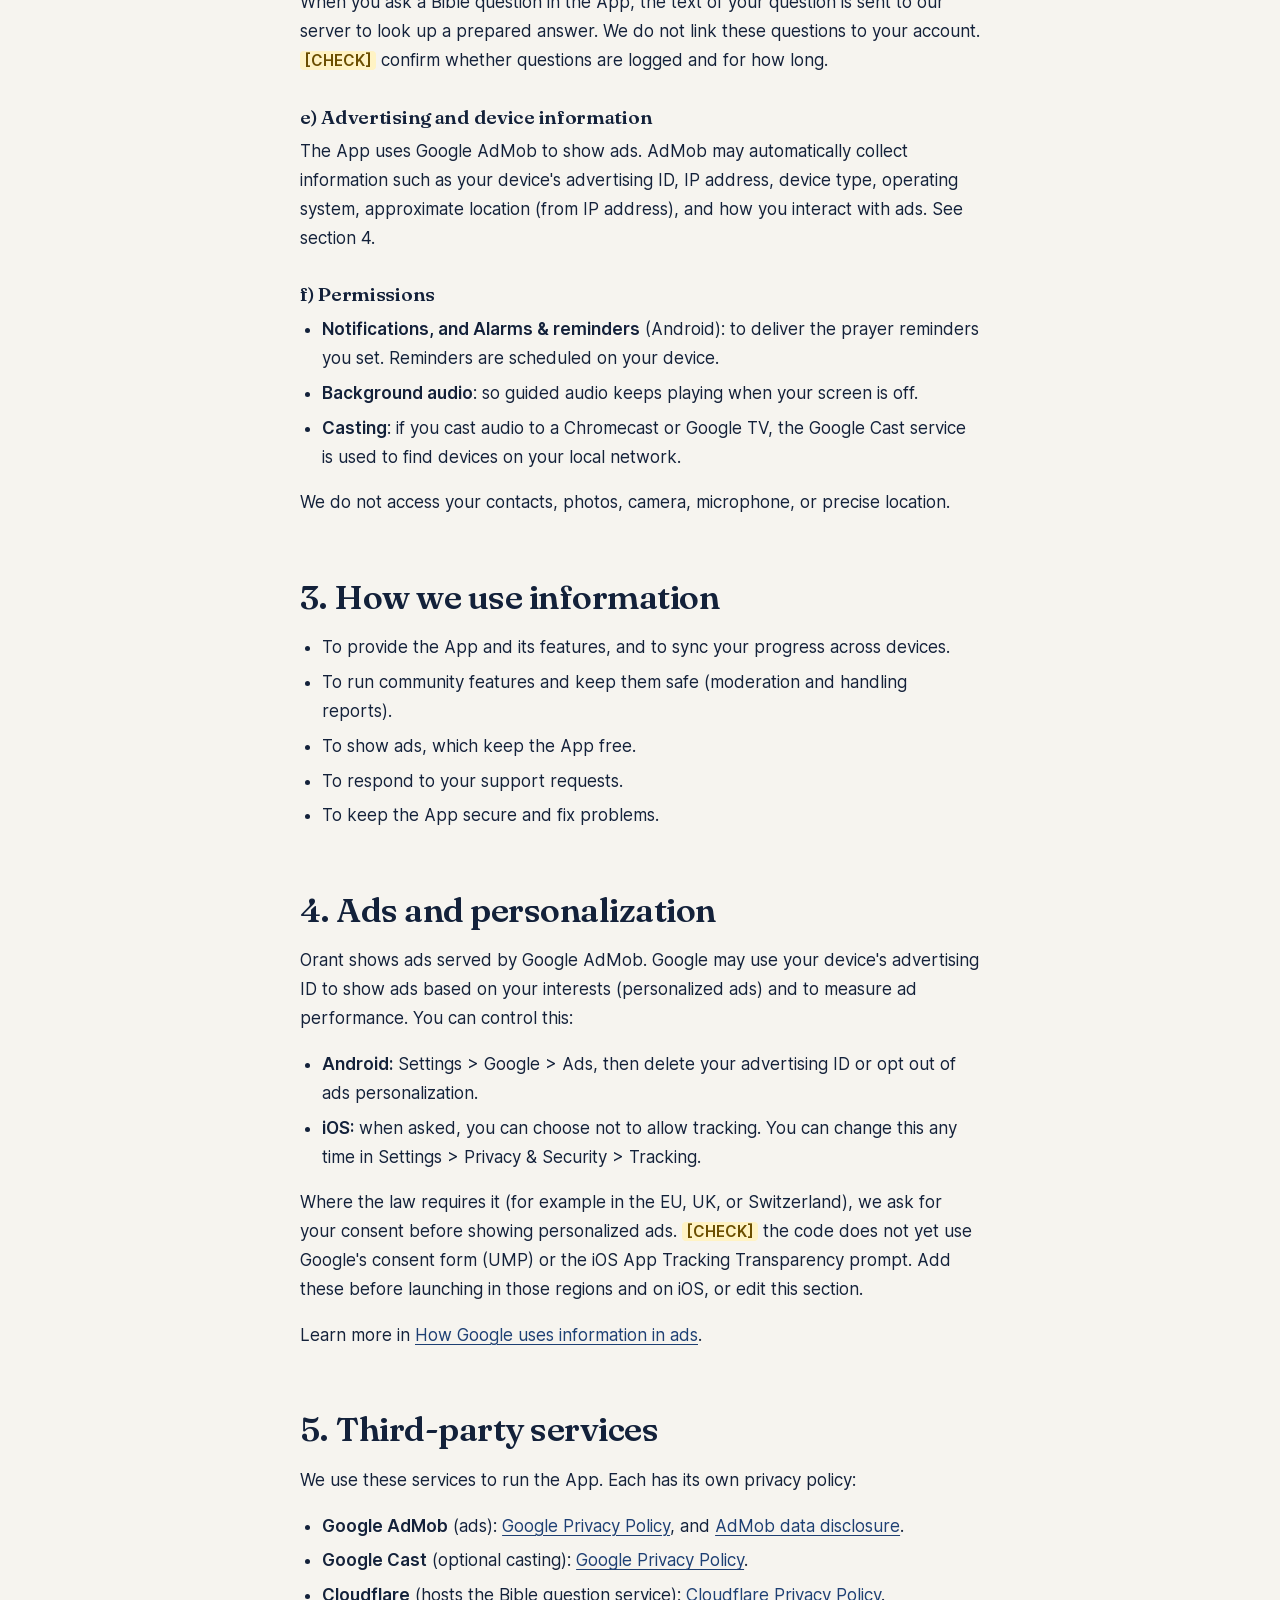
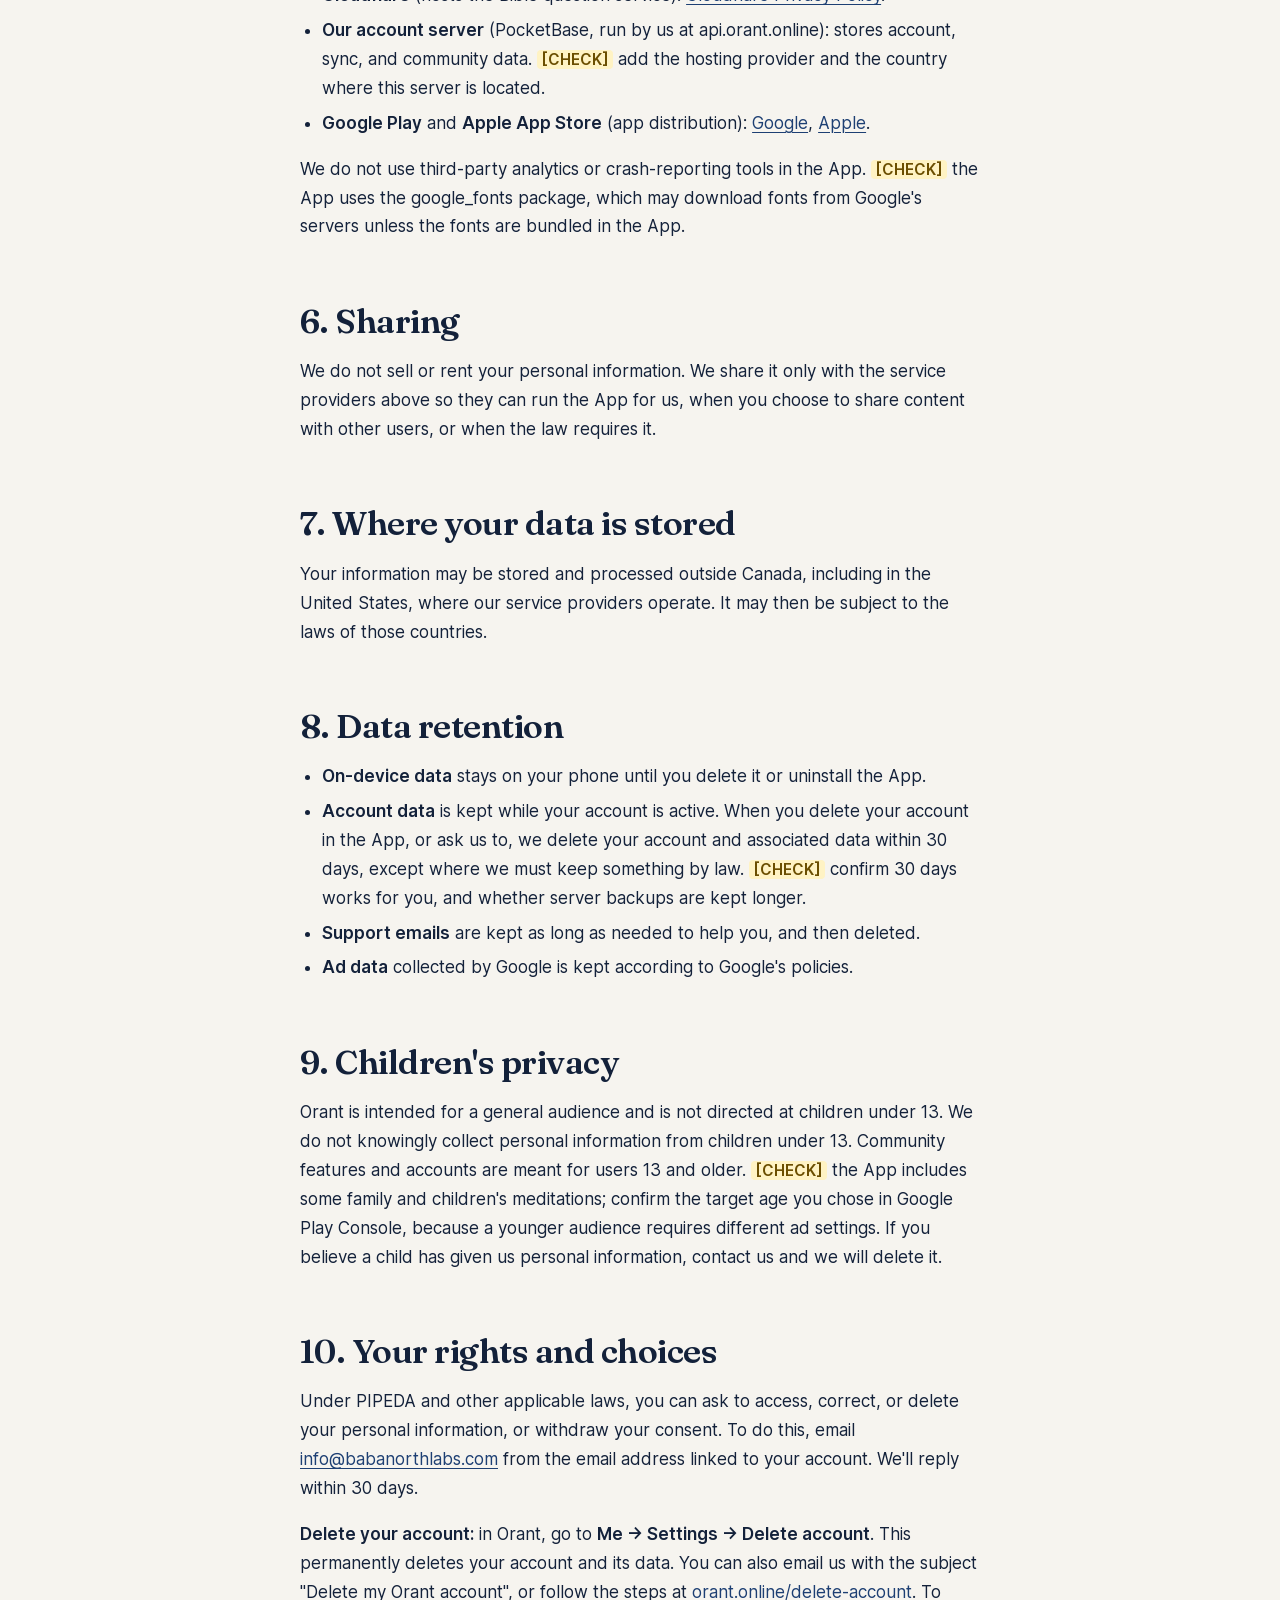
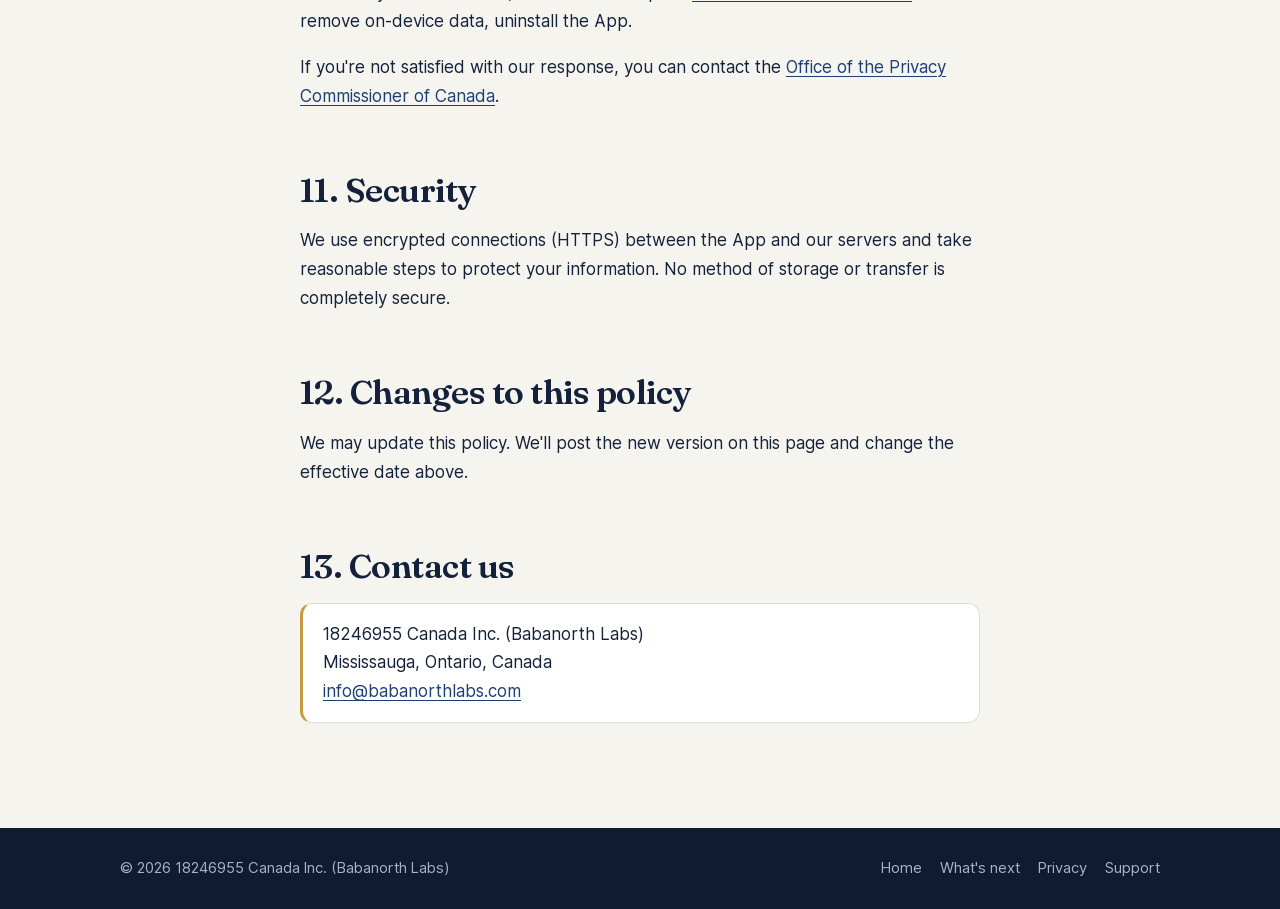
==== commit 7a49f130: "Document in-app account deletion (Me > Settings > Delete account) Co-Authored-By: Claude Opus 5.5 <n" ====
--- a/privacy/index.html
+++ b/privacy/index.html
@@ -106,7 +106,7 @@
       <h2>8. Data retention</h2>
       <ul>
         <li><strong>On-device data</strong> stays on your phone until you delete it or uninstall the App.</li>
-        <li><strong>Account data</strong> is kept while your account is active. When you ask us to delete your account, we delete your account and associated data within 30 days, except where we must keep something by law. <span class="check">[CHECK]</span> confirm 30 days works for you, and whether server backups are kept longer.</li>
+        <li><strong>Account data</strong> is kept while your account is active. When you delete your account in the App, or ask us to, we delete your account and associated data within 30 days, except where we must keep something by law. <span class="check">[CHECK]</span> confirm 30 days works for you, and whether server backups are kept longer.</li>
         <li><strong>Support emails</strong> are kept as long as needed to help you, and then deleted.</li>
         <li><strong>Ad data</strong> collected by Google is kept according to Google's policies.</li>
       </ul>
@@ -116,7 +116,7 @@
 
       <h2>10. Your rights and choices</h2>
       <p>Under PIPEDA and other applicable laws, you can ask to access, correct, or delete your personal information, or withdraw your consent. To do this, email <a href="mailto:info@babanorthlabs.com?subject=Privacy%20request">info@babanorthlabs.com</a> from the email address linked to your account. We'll reply within 30 days.</p>
-      <p><strong>Delete your account:</strong> email us with the subject "Delete my Orant account." You can also sign out and uninstall the App to remove on-device data.</p>
+      <p><strong>Delete your account:</strong> in Orant, go to <strong>Me → Settings → Delete account</strong>. This permanently deletes your account and its data. You can also email us with the subject "Delete my Orant account", or follow the steps at <a href="https://orant.online/delete-account">orant.online/delete-account</a>. To remove on-device data, uninstall the App.</p>
       <p>If you're not satisfied with our response, you can contact the <a href="https://www.priv.gc.ca/">Office of the Privacy Commissioner of Canada</a>.</p>
 
       <h2>11. Security</h2>
--- a/style.css
+++ b/style.css
@@ -1,133 +1,291 @@
+/* Babanorth Labs — one stylesheet for every page.
+   Shares Orant's type (Fraunces + Inter) with a deeper navy-and-gold palette
+   for the parent company. */
+
+@font-face {
+  font-family: "Inter";
+  src: url("/assets/fonts/inter-400.woff2") format("woff2");
+  font-weight: 400;
+  font-display: swap;
+}
+@font-face {
+  font-family: "Inter";
+  src: url("/assets/fonts/inter-600.woff2") format("woff2");
+  font-weight: 600;
+  font-display: swap;
+}
+@font-face {
+  font-family: "Fraunces";
+  src: url("/assets/fonts/fraunces-600.woff2") format("woff2");
+  font-weight: 600;
+  font-display: swap;
+}
+
+/* ---------- tokens ---------- */
 :root {
-  --bg: #f7f8fa;
+  color-scheme: light;
+  --bg: #f6f4ef;
+  --bg-deep: #ece8df;
   --surface: #ffffff;
-  --text: #1f2430;
-  --muted: #5b6475;
-  --accent: #2c6faf;
-  --accent-dark: #1f5389;
-  --border: #e3e7ee;
-  --radius: 14px;
+  --surface-raised: #efebe3;
+  --text: #13213a;
+  --muted: #5a6478;
+  --accent: #1d3f73;
+  --accent-dark: #142e56;
+  --gold: #c9973f;
+  --night: #0f1b30;
+  --on-night: #eef1f7;
+  --on-night-muted: #a9b3c6;
+  --border: #e2ddd2;
+  --shadow: 0 1px 2px rgba(19, 33, 58, 0.05), 0 12px 32px rgba(19, 33, 58, 0.08);
+  --font-sans: "Inter", system-ui, -apple-system, "Segoe UI", Roboto, sans-serif;
+  --font-serif: "Fraunces", Georgia, "Times New Roman", serif;
+  --radius: 20px;
+  --max: 1080px;
+  --prose: 720px;
 }
 
 @media (prefers-color-scheme: dark) {
   :root {
-    --bg: #15181e;
-    --surface: #1e2228;
-    --text: #e8ebf0;
-    --muted: #a3acbb;
-    --accent: #6ea8e0;
-    --accent-dark: #8dbbe8;
-    --border: #2d333c;
+    color-scheme: dark;
+    --bg: #0e1522;
+    --bg-deep: #0a0f19;
+    --surface: #151e2e;
+    --surface-raised: #1c2739;
+    --text: #edf0f5;
+    --muted: #a3adbf;
+    --accent: #8fb3ea;
+    --accent-dark: #b3cbf1;
+    --gold: #e0b563;
+    --night: #121c2e;
+    --border: #243049;
+    --shadow: 0 1px 2px rgba(0, 0, 0, 0.3), 0 12px 32px rgba(0, 0, 0, 0.3);
   }
 }
 
-* { box-sizing: border-box; }
-
-html { -webkit-text-size-adjust: 100%; }
+/* ---------- base ---------- */
+*, *::before, *::after { box-sizing: border-box; }
+html { -webkit-text-size-adjust: 100%; text-size-adjust: 100%; }
 
 body {
   margin: 0;
   background: var(--bg);
   color: var(--text);
-  font-family: -apple-system, BlinkMacSystemFont, "Segoe UI", Roboto, "Helvetica Neue", Arial, sans-serif;
-  font-size: 17px;
-  line-height: 1.65;
+  font-family: var(--font-sans);
+  font-size: 1.0625rem;
+  line-height: 1.7;
+  -webkit-font-smoothing: antialiased;
   display: flex;
   flex-direction: column;
   min-height: 100vh;
-}
-
-a { color: var(--accent); }
-a:hover { color: var(--accent-dark); }
-
-.wrap {
-  width: 100%;
-  max-width: 760px;
-  margin: 0 auto;
-  padding: 0 20px;
-}
-
-/* Header */
+  overflow-x: hidden;
+}
+img { max-width: 100%; display: block; }
+
+a { color: var(--accent); text-underline-offset: 0.18em; text-decoration-thickness: 1px; }
+a:hover { color: var(--accent-dark); text-decoration-thickness: 2px; }
+:focus-visible { outline: 3px solid var(--gold); outline-offset: 3px; border-radius: 4px; }
+
+h1, h2, h3 {
+  font-family: var(--font-serif);
+  font-weight: 600;
+  line-height: 1.15;
+  letter-spacing: -0.015em;
+  margin: 0 0 0.5em;
+  text-wrap: balance;
+}
+h1 { font-size: clamp(2.2rem, 6vw, 3.6rem); }
+h2 { font-size: clamp(1.5rem, 3.4vw, 2.1rem); margin-top: 1.8em; }
+h3 { font-size: 1.2rem; margin-top: 1.6em; }
+p, ul { margin: 0 0 1em; }
+ul { padding-left: 1.3em; }
+li + li { margin-top: 0.35em; }
+strong { font-weight: 600; }
+
+.wrap { width: 100%; max-width: var(--max); margin: 0 auto; padding: 0 20px; }
+.prose { max-width: var(--prose); }
+
+.eyebrow {
+  display: inline-block;
+  font-size: 0.78rem;
+  font-weight: 600;
+  letter-spacing: 0.14em;
+  text-transform: uppercase;
+  color: var(--gold);
+  margin-bottom: 14px;
+}
+.lead { font-size: 1.2rem; color: var(--muted); max-width: 36em; }
+.muted { color: var(--muted); }
+
+/* ---------- header ---------- */
 .site-header {
-  background: var(--surface);
+  position: sticky;
+  top: 0;
+  z-index: 50;
+  background: color-mix(in srgb, var(--bg) 85%, transparent);
+  -webkit-backdrop-filter: saturate(1.4) blur(12px);
+  backdrop-filter: saturate(1.4) blur(12px);
   border-bottom: 1px solid var(--border);
 }
 .site-header .wrap {
   display: flex;
   align-items: center;
   justify-content: space-between;
-  gap: 16px;
-  padding-top: 14px;
-  padding-bottom: 14px;
+  gap: 12px;
+  min-height: 68px;
   flex-wrap: wrap;
 }
 .brand {
-  display: flex;
+  display: inline-flex;
   align-items: center;
   gap: 10px;
-  font-weight: 700;
   color: var(--text);
   text-decoration: none;
-  font-size: 18px;
-}
-.brand img { width: 28px; height: 28px; }
-.nav { display: flex; gap: 18px; }
+  font-family: var(--font-serif);
+  font-weight: 600;
+  font-size: 1.35rem;
+  letter-spacing: -0.01em;
+}
+.brand:hover { color: var(--text); text-decoration: none; }
+.brand img { width: 32px; height: 32px; }
+.nav { display: flex; gap: 2px; flex-wrap: wrap; }
 .nav a {
+  padding: 8px 14px;
+  border-radius: 999px;
   color: var(--muted);
   text-decoration: none;
-  font-weight: 500;
-}
-.nav a:hover, .nav a[aria-current="page"] { color: var(--accent); }
-
-/* Main */
-main { flex: 1; padding: 48px 0 64px; }
-
-h1 { font-size: 2.1rem; line-height: 1.2; margin: 0 0 12px; }
-h2 { font-size: 1.35rem; margin: 40px 0 10px; }
-h3 { font-size: 1.1rem; margin: 26px 0 6px; }
-p, ul { margin: 0 0 16px; }
-ul { padding-left: 22px; }
-li { margin-bottom: 6px; }
-
-.lead { font-size: 1.1rem; color: var(--muted); }
-.muted { color: var(--muted); }
+  font-size: 0.95rem;
+  font-weight: 600;
+}
+.nav a:hover { color: var(--text); background: var(--surface-raised); }
+.nav a[aria-current="page"] { color: var(--accent); background: color-mix(in srgb, var(--accent) 10%, transparent); }
+
+/* ---------- main ---------- */
+main { flex: 1; padding: 64px 0 88px; }
+main > .wrap { max-width: var(--prose); }
+.home main { padding-top: 0; }
+.home main > .wrap { max-width: var(--max); }
+
+/* ---------- hero ---------- */
+.hero {
+  padding: 96px 0 80px;
+  margin-bottom: 24px;
+  background:
+    radial-gradient(ellipse 60% 70% at 90% 0%, color-mix(in srgb, var(--gold) 20%, transparent), transparent 70%),
+    radial-gradient(ellipse 50% 60% at 0% 100%, color-mix(in srgb, var(--accent) 12%, transparent), transparent 70%),
+    linear-gradient(180deg, var(--bg-deep), var(--bg));
+  border-bottom: 1px solid var(--border);
+}
+.hero h1 { max-width: 14em; }
+.hero .lead { margin-bottom: 0; }
+
+/* ---------- sections ---------- */
+.section { padding: 56px 0 8px; }
+.section-head { max-width: 40em; margin-bottom: 28px; }
+.section-head h2 { margin-top: 0; }
+
+.grid { display: grid; gap: 20px; grid-template-columns: repeat(3, 1fr); }
+.grid .card { margin-top: 0; }
+.grid-2 { grid-template-columns: 1.4fr 1fr; }
+@media (max-width: 860px) { .grid, .grid-2 { grid-template-columns: 1fr; } }
 
 .card {
   background: var(--surface);
   border: 1px solid var(--border);
   border-radius: var(--radius);
-  padding: 28px;
-  margin-top: 32px;
-}
-.card h2 { margin-top: 0; }
-
-.buttons { display: flex; gap: 12px; flex-wrap: wrap; margin-top: 20px; }
+  padding: 32px;
+  margin-top: 24px;
+  box-shadow: var(--shadow);
+}
+.card h2, .card h3 { margin-top: 0; }
+.card p:last-child { margin-bottom: 0; }
+.num {
+  display: inline-grid;
+  place-items: center;
+  width: 36px;
+  height: 36px;
+  border-radius: 999px;
+  background: color-mix(in srgb, var(--gold) 16%, transparent);
+  color: var(--gold);
+  font-weight: 600;
+  font-size: 0.9rem;
+  margin-bottom: 16px;
+}
+
+/* Featured app: dark band */
+.feature {
+  display: grid;
+  grid-template-columns: auto 1fr;
+  gap: 32px;
+  align-items: start;
+  background:
+    radial-gradient(ellipse 60% 80% at 100% 0%, rgba(201, 151, 63, 0.22), transparent 70%),
+    var(--night);
+  color: var(--on-night);
+  border-radius: 28px;
+  padding: 48px;
+  box-shadow: var(--shadow);
+}
+.feature h2 { margin-top: 0; color: #fff; }
+.feature p { color: var(--on-night-muted); }
+.feature .app-icon { width: 96px; height: 96px; border-radius: 22px; box-shadow: 0 10px 30px rgba(0, 0, 0, 0.35); }
+.feature ul { list-style: none; padding: 0; display: grid; grid-template-columns: 1fr 1fr; gap: 10px 24px; margin: 20px 0 0; }
+.feature li { margin: 0; padding-left: 22px; position: relative; color: var(--on-night); }
+.feature li::before { content: ""; position: absolute; left: 0; top: 0.62em; width: 8px; height: 8px; border-radius: 50%; background: #e0b563; }
+.feature li span { color: var(--on-night-muted); }
+.feature .btn-primary { background: #fff; color: var(--night); }
+.feature .btn-primary:hover { background: #e9edf5; color: var(--night); }
+.feature .btn-disabled { color: var(--on-night-muted); border-color: rgba(255, 255, 255, 0.18); }
+@media (max-width: 700px) {
+  .feature { grid-template-columns: 1fr; padding: 32px 24px; gap: 20px; }
+  .feature .app-icon { width: 72px; height: 72px; border-radius: 18px; }
+  .feature ul { grid-template-columns: 1fr; }
+}
+
+/* Company facts */
+.facts { display: grid; grid-template-columns: 180px 1fr; gap: 12px 24px; margin: 0; }
+.facts dt { color: var(--muted); font-size: 0.95rem; }
+.facts dd { margin: 0; font-weight: 600; }
+@media (max-width: 560px) {
+  .facts { grid-template-columns: 1fr; gap: 2px; }
+  .facts dd { margin-bottom: 12px; }
+}
+
+/* ---------- buttons ---------- */
+.buttons { display: flex; gap: 12px; flex-wrap: wrap; margin-top: 28px; }
 .btn {
   display: inline-flex;
   align-items: center;
+  justify-content: center;
   gap: 8px;
-  padding: 12px 20px;
-  border-radius: 10px;
-  font-weight: 600;
+  min-height: 48px;
+  padding: 12px 22px;
+  border-radius: 999px;
+  font-weight: 600;
+  font-size: 0.98rem;
   text-decoration: none;
   border: 1px solid transparent;
-}
+  transition: transform 0.15s ease, background-color 0.15s ease;
+}
+.btn:hover { text-decoration: none; transform: translateY(-1px); }
 .btn-primary { background: var(--accent); color: #fff; }
 .btn-primary:hover { background: var(--accent-dark); color: #fff; }
-.btn-disabled {
-  background: transparent;
-  color: var(--muted);
-  border-color: var(--border);
-  cursor: default;
-}
-
+@media (prefers-color-scheme: dark) {
+  .btn-primary, .btn-primary:hover { color: var(--bg); }
+}
+.btn-ghost { background: transparent; color: var(--text); border-color: var(--border); }
+.btn-ghost:hover { color: var(--text); background: var(--surface-raised); }
+.btn-disabled { background: transparent; color: var(--muted); border: 1px dashed var(--border); cursor: default; }
+.btn-disabled:hover { transform: none; }
+
+/* ---------- legal / support pages ---------- */
 .note {
-  background: rgba(44, 111, 175, 0.08);
-  border-left: 3px solid var(--accent);
-  padding: 12px 16px;
-  border-radius: 6px;
-}
-
+  background: var(--surface);
+  border: 1px solid var(--border);
+  border-left: 3px solid var(--gold);
+  padding: 16px 20px;
+  border-radius: 12px;
+}
 .check {
   background: #fff3c4;
   color: #6b4e00;
@@ -136,40 +294,35 @@
   font-weight: 600;
   font-size: 0.9em;
 }
-
-details {
-  border-bottom: 1px solid var(--border);
-  padding: 14px 0;
-}
+details { border-bottom: 1px solid var(--border); padding: 18px 0; }
 summary { cursor: pointer; font-weight: 600; }
 details p { margin: 10px 0 0; }
 
-/* Footer */
+/* ---------- footer ---------- */
 .site-footer {
-  border-top: 1px solid var(--border);
-  background: var(--surface);
+  background: var(--night);
+  color: var(--on-night-muted);
   font-size: 0.92rem;
-  color: var(--muted);
 }
 .site-footer .wrap {
   display: flex;
   justify-content: space-between;
+  align-items: center;
   flex-wrap: wrap;
-  gap: 12px;
-  padding-top: 20px;
-  padding-bottom: 20px;
-}
-.site-footer nav { display: flex; gap: 16px; }
-.site-footer a { color: var(--muted); text-decoration: none; }
-.site-footer a:hover { color: var(--accent); }
-
-@media (max-width: 560px) {
-  body { font-size: 16px; }
-  h1 { font-size: 1.7rem; }
-  main { padding: 32px 0 48px; }
-  .card { padding: 20px; }
-}
-
-@media (max-width: 480px) {
-  .nav { gap: 12px; font-size: 0.95rem; }
-}
+  gap: 12px 24px;
+  padding-top: 28px;
+  padding-bottom: 28px;
+}
+.site-footer nav { display: flex; flex-wrap: wrap; gap: 6px 18px; }
+.site-footer a { color: var(--on-night-muted); text-decoration: none; }
+.site-footer a:hover { color: #fff; }
+
+@media (max-width: 600px) {
+  body { font-size: 1rem; }
+  main { padding: 40px 0 64px; }
+  .hero { padding: 56px 0 48px; }
+  .card { padding: 24px; }
+  .site-header .wrap { padding-top: 10px; padding-bottom: 8px; }
+  .nav { margin: 0 -14px; }
+  .nav a { padding: 6px 12px; font-size: 0.9rem; }
+}
